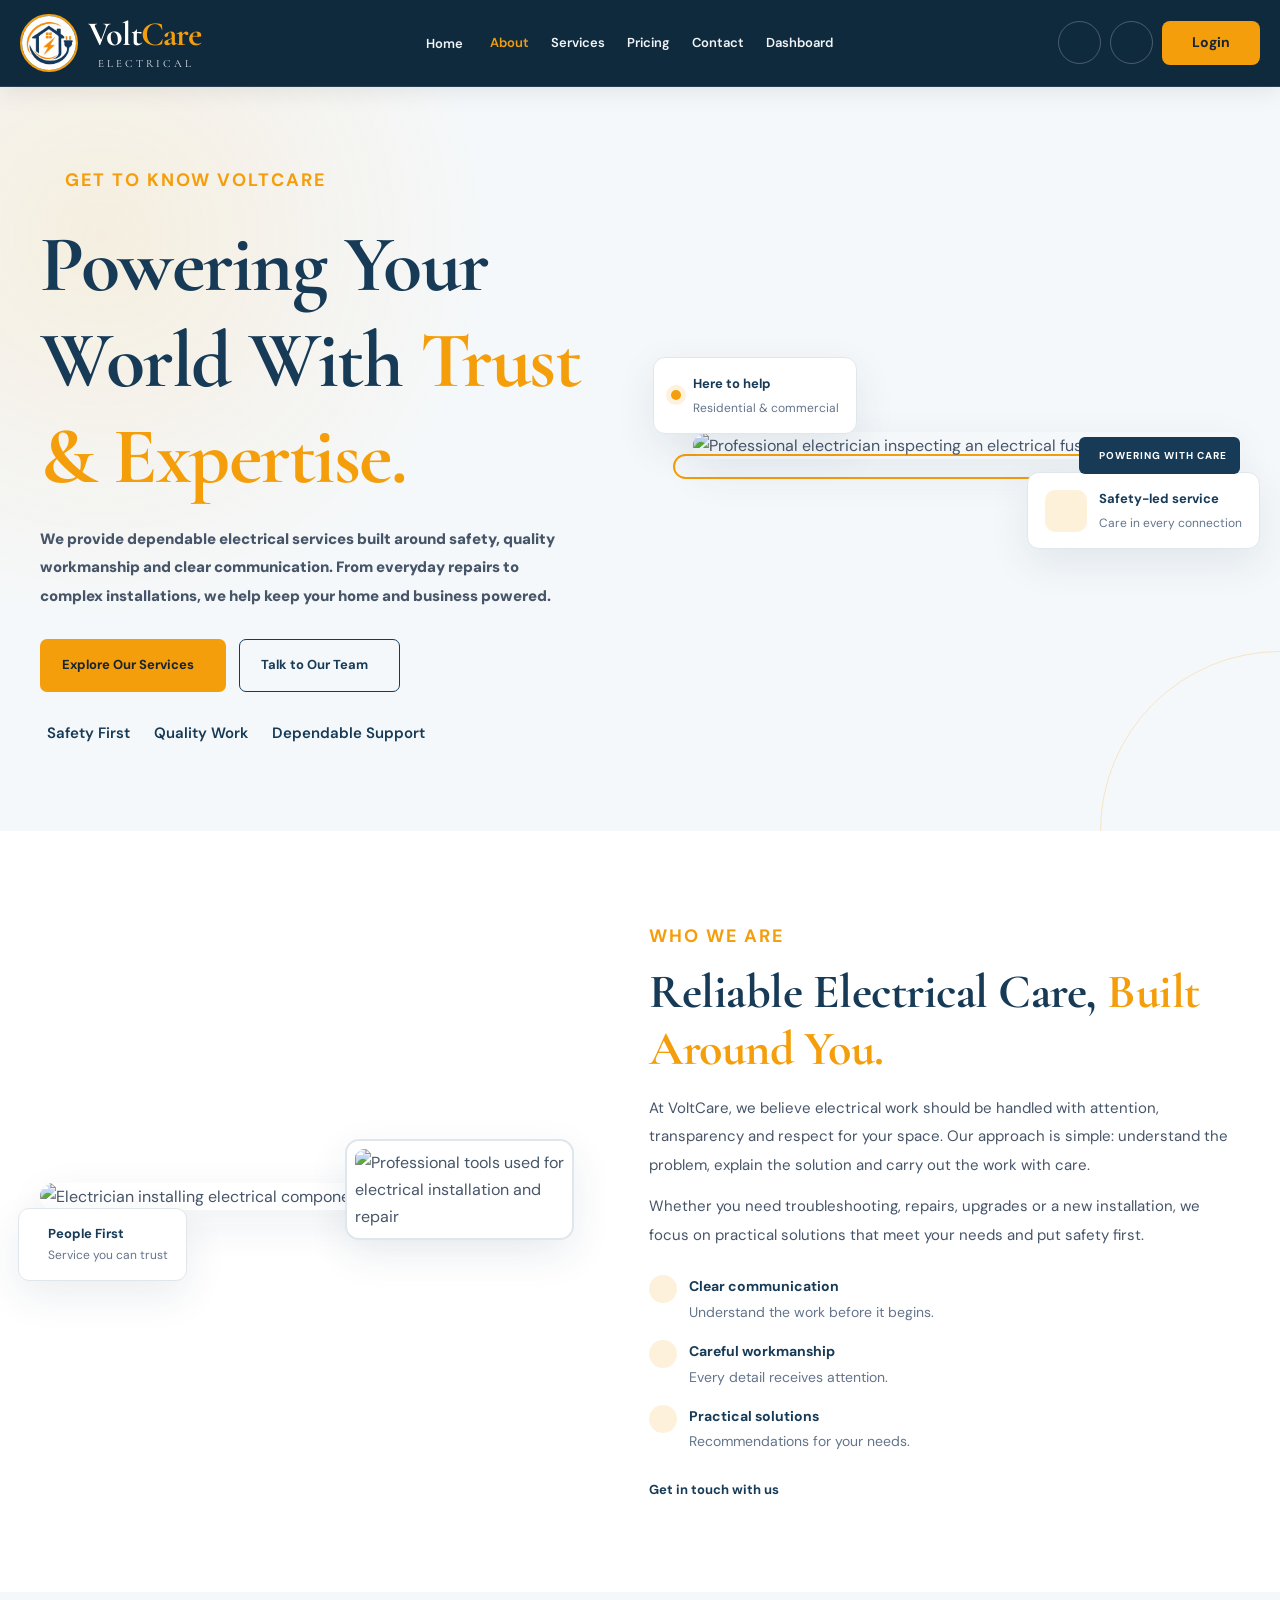
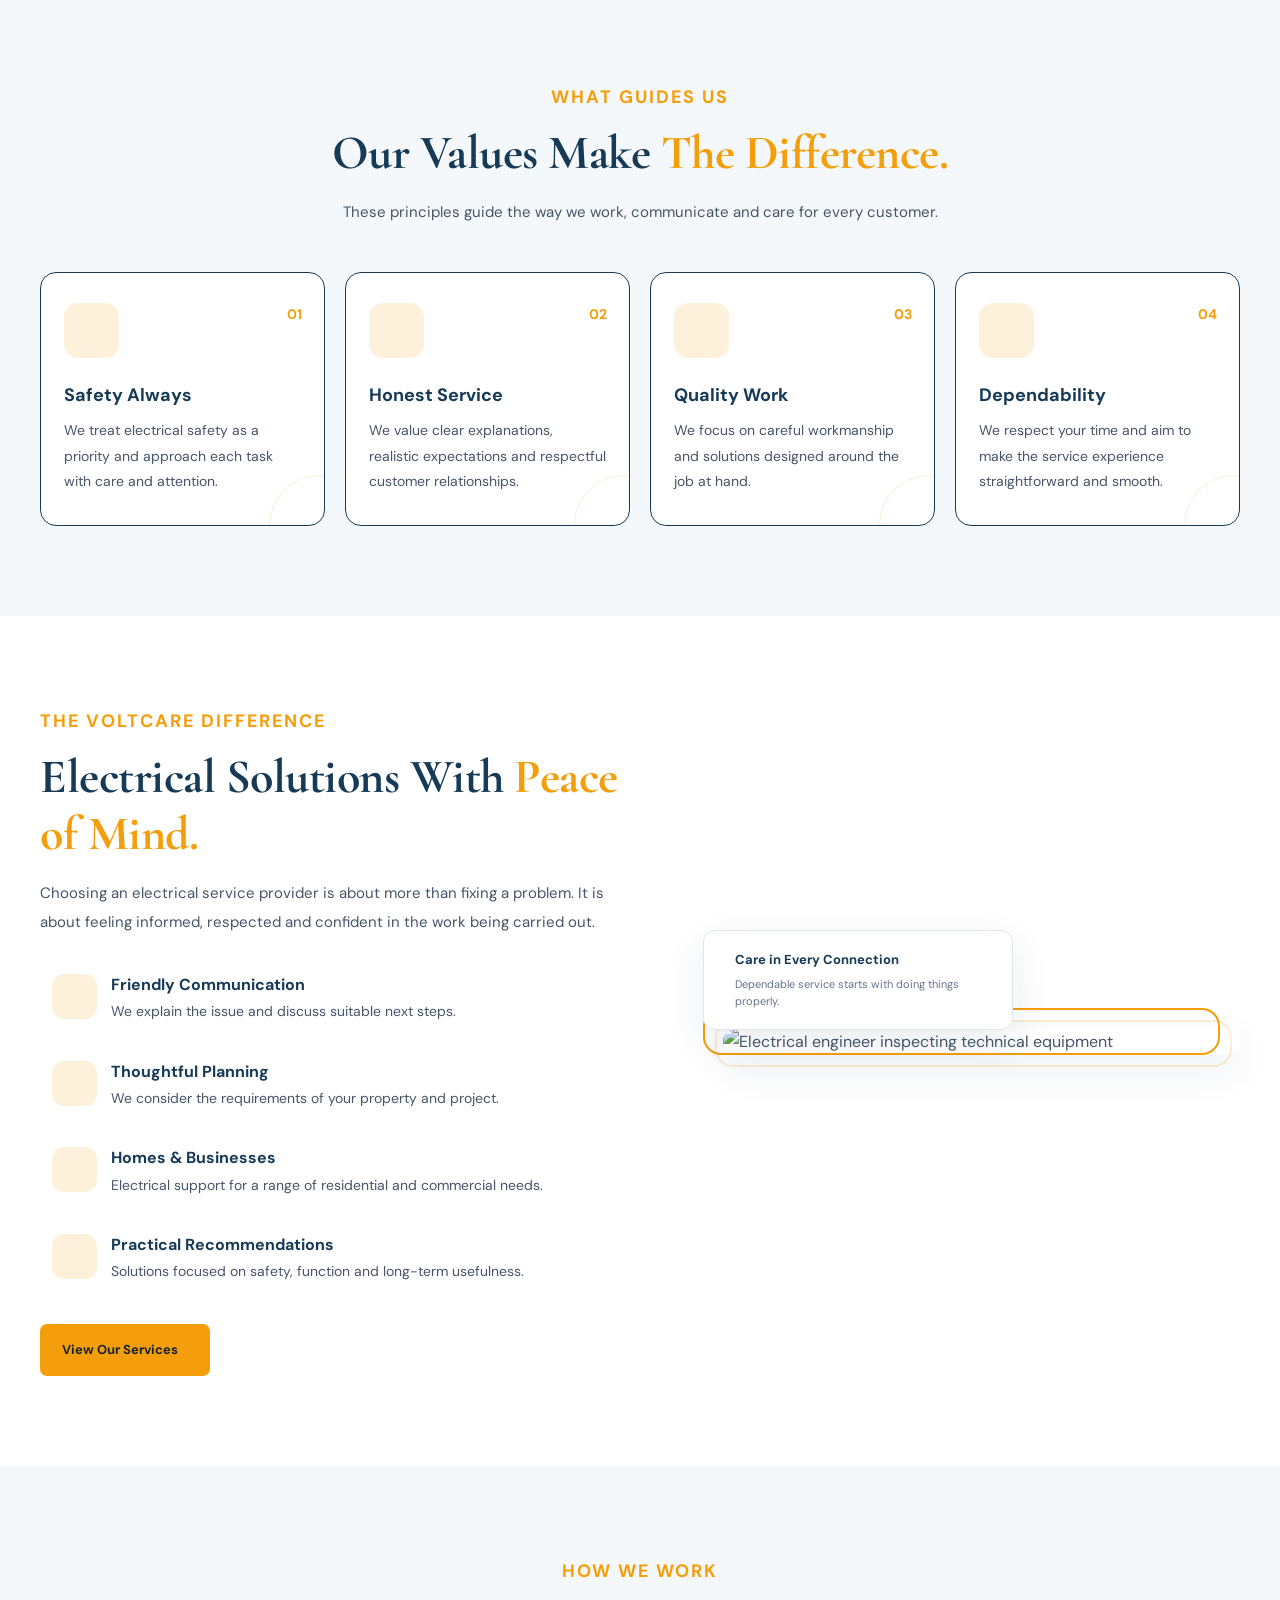
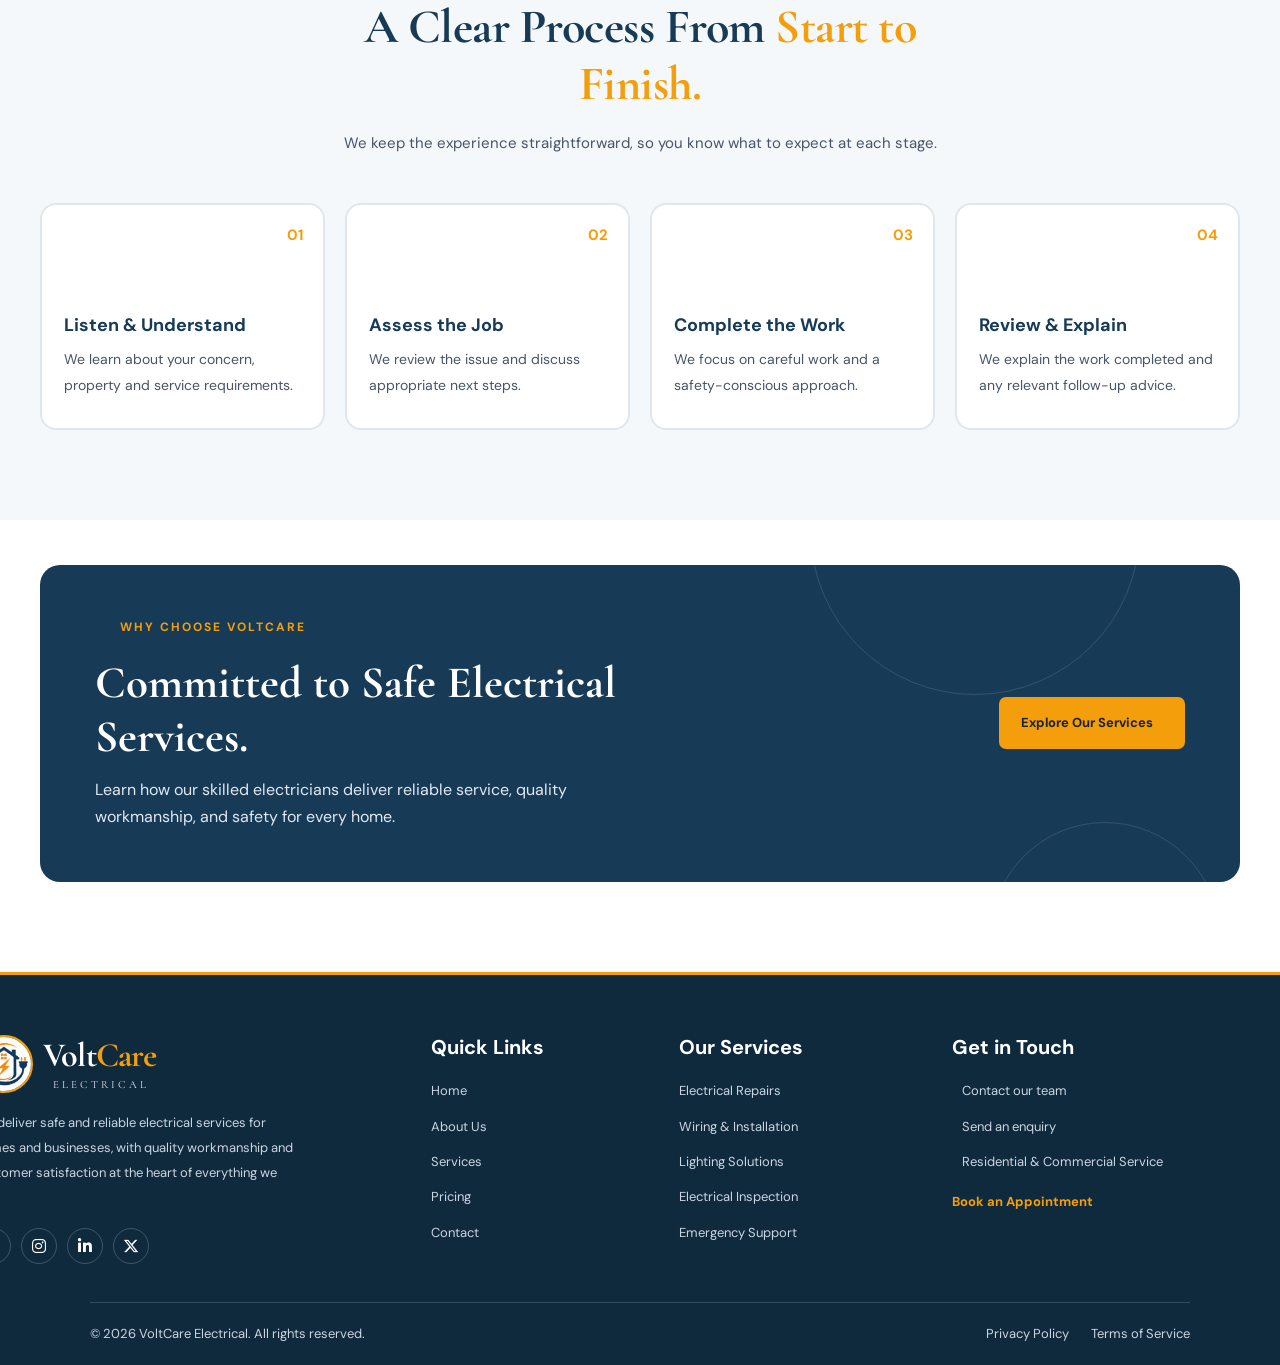
==== about.html @ 3fd8cdac "Add files via upload" ====
<!DOCTYPE html>
<html lang="en" dir="ltr">
<head>
  <meta charset="UTF-8">
  <meta name="viewport" content="width=device-width, initial-scale=1.0">
  <meta name="description" content="Learn about VoltCare Electrical Services, our safety-first approach, skilled electricians and reliable electrical solutions.">
  <title>About  | VoltCare Electrical </title>

  <link rel="preconnect" href="https://fonts.googleapis.com">
  <link
  rel="stylesheet"
  href="https://cdnjs.cloudflare.com/ajax/libs/font-awesome/6.5.2/css/all.min.css"
>
  <link href="https://fonts.googleapis.com/css2?family=Cormorant+Garamond:wght@600;700&family=DM+Sans:wght@400;500;600;700&display=swap" rel="stylesheet">
  <script src="https://unpkg.com/lucide@latest"></script>
  <link rel="icon" type="image/png" href="images/logo img.jpeg">
  <link rel="stylesheet" href="about.css">
</head>
<body>

  <!-- HEADER -->
  <header class="site-header" id="siteHeader">
    <div class="header-inner">
      <a class="brand" href="home.html" aria-label="VoltCare home">
        <img class="brand-logo" src="images/logo img.jpeg" alt="VoltCare logo">
        <span class="brand-copy">
          <strong><span>Volt</span><span class="brand-accent">Care</span></strong>
          <small>Electrical</small>
        </span>
      </a>

      <nav class="main-nav" id="mainNav" aria-label="Main navigation">
      <div class="home-dropdown">
        <button class="nav-link dropdown-trigger" id="homeDropdownBtn" aria-expanded="false">
          Home <i data-lucide="chevron-down"></i>
        </button>
        <div class="dropdown-menu" id="homeDropdown">
          <a href="index.html">Home 1 — Classic</a>
          <a href="home2.html">Home 2 — Premium</a>
        </div>
      </div>
       <a class="nav-link active" href="about.html">About</a>
      <a class="nav-link" href="services.html">Services</a>
      
      <a class="nav-link" href="pricing.html">Pricing</a>
      <a class="nav-link" href="contact.html">Contact</a>
      <a class="nav-link" href="dash.html">Dashboard</a>
      <a href="login.html" class="mobile-login-link">
  
  <span>Login</span>
</a>
    </nav>


      <div class="header-actions">
        <button class="round-control" id="themeToggle" type="button" aria-label="Switch to dark mode" title="Switch theme">
          <i data-lucide="moon"></i>
        </button>
        <button class="round-control" id="rtlToggle" type="button" aria-label="Switch to right-to-left layout" title="Toggle RTL">
          <i data-lucide="arrow-left-right"></i>
        </button>
        <a class="header-cta" href="login.html">
          Login
        </a>
        <button class="mobile-menu-btn" id="mobileMenuBtn" type="button" aria-label="Open menu" aria-expanded="false">
          <i data-lucide="menu"></i>
        </button>
      </div>
    </div>
  </header>

  <main>
    <!-- SECTION 1: HERO -->
    <section class="about-hero">
      <div class="hero-glow"></div>
      <div class="container hero-grid">
        <div class="hero-content reveal">
          <span class="eyebrow"><i data-lucide="zap"></i> GET TO KNOW VOLTCARE</span>
          <h1>Powering Your World With <span>Trust & Expertise.</span></h1>
          <p>
            We provide dependable electrical services built around safety,
            quality workmanship and clear communication. From everyday repairs
            to complex installations, we help keep your home and business powered.
          </p>
          <div class="hero-buttons">
            <a href="services.html" class="btn btn-primary">Explore Our Services <i data-lucide="arrow-up-right"></i></a>
            <a href="contact.html" class="btn btn-outline">Talk to Our Team <i data-lucide="phone"></i></a>
          </div>
          <div class="hero-trust">
            <span><i data-lucide="shield-check"></i> Safety First</span>
            <span><i data-lucide="badge-check"></i> Quality Work</span>
            <span><i data-lucide="clock-3"></i> Dependable Support</span>
          </div>
        </div>

        <div class="hero-visual reveal">
          <div class="hero-frame"></div>
        <img class="hero-image tilt-image"
     src="https://images.pexels.com/photos/17842832/pexels-photo-17842832.jpeg?auto=compress&cs=tinysrgb&w=1000"
     alt="Professional electrician inspecting an electrical fuse box"
     loading="lazy">
          <div class="floating-card floating-card-top">
            <span class="floating-icon"><i data-lucide="shield-check"></i></span>
            <span><strong>Safety-led service</strong><small>Care in every connection</small></span>
          </div>
          <div class="floating-card floating-card-bottom">
            <span class="status-dot"></span>
            <span><strong>Here to help</strong><small>Residential & commercial</small></span>
          </div>
          <span class="hero-stamp"><i data-lucide="zap"></i> POWERING WITH CARE</span>
        </div>
      </div>
    </section>

    <!-- SECTION 2: ABOUT COMPANY -->
    <section class="section about-story" id="our-story">
      <div class="container story-grid">
        <div class="story-visual reveal">
          <div class="story-image-main">
          <img class="tilt-image"
     src="https://images.unsplash.com/photo-1754620906703-496ec2451744?auto=format&fit=crop&w=900&q=85"
     alt="Electrician installing electrical components on a roof"
     loading="lazy">
          </div>
          <div class="story-image-small">
            <img
  src="https://images.unsplash.com/photo-1504148455328-c376907d081c?auto=format&fit=crop&w=600&q=85"
  alt="Professional tools used for electrical installation and repair"
  loading="lazy"
>
          </div>
          <div class="story-badge">
            <i data-lucide="heart-handshake"></i>
            <span><strong>People First</strong><small>Service you can trust</small></span>
          </div>
        </div>

        <div class="story-content reveal">
          <span class="eyebrow"></i> WHO WE ARE</span>
          <h2>Reliable Electrical Care, <span>Built Around You.</span></h2>
          <p>
            At VoltCare, we believe electrical work should be handled with
            attention, transparency and respect for your space. Our approach
            is simple: understand the problem, explain the solution and carry
            out the work with care.
          </p>
          <p>
            Whether you need troubleshooting, repairs, upgrades or a new
            installation, we focus on practical solutions that meet your needs
            and put safety first.
          </p>
          <div class="story-points">
            <div><span><i data-lucide="check"></i></span><p><strong>Clear communication</strong><small>Understand the work before it begins.</small></p></div>
            <div><span><i data-lucide="check"></i></span><p><strong>Careful workmanship</strong><small>Every detail receives attention.</small></p></div>
            <div><span><i data-lucide="check"></i></span><p><strong>Practical solutions</strong><small>Recommendations for your needs.</small></p></div>
          </div>
          <a href="contact.html" class="text-link">Get in touch with us <i data-lucide="arrow-right"></i></a>
        </div>
      </div>
    </section>

    <!-- SECTION 3: VALUES -->
    <section class="section values-section" id="our-values">
      <div class="container">
        <div class="section-heading reveal">
          <span class="eyebrow"></i> WHAT GUIDES US</span>
          <h2>Our Values Make <span>The Difference.</span></h2>
          <p>These principles guide the way we work, communicate and care for every customer.</p>
        </div>

        <div class="values-grid">
          <article class="value-card reveal">
            <div class="value-icon"><i data-lucide="shield-check"></i></div>
            <span class="card-index">01</span>
            <h3>Safety Always</h3>
            <p>We treat electrical safety as a priority and approach each task with care and attention.</p>
          </article>
          <article class="value-card reveal">
            <div class="value-icon"><i data-lucide="handshake"></i></div>
            <span class="card-index">02</span>
            <h3>Honest Service</h3>
            <p>We value clear explanations, realistic expectations and respectful customer relationships.</p>
          </article>
          <article class="value-card reveal">
            <div class="value-icon"><i data-lucide="award"></i></div>
            <span class="card-index">03</span>
            <h3>Quality Work</h3>
            <p>We focus on careful workmanship and solutions designed around the job at hand.</p>
          </article>
          <article class="value-card reveal">
            <div class="value-icon"><i data-lucide="clock-3"></i></div>
            <span class="card-index">04</span>
            <h3>Dependability</h3>
            <p>We respect your time and aim to make the service experience straightforward and smooth.</p>
          </article>
        </div>
      </div>
    </section>

    <!-- SECTION 4: WHY CHOOSE US -->
    <section class="section why-section" id="why-voltcare">
      <div class="container why-grid">
        <div class="why-content reveal">
          <span class="eyebrow"> THE VOLTCARE DIFFERENCE</span>
          <h2>Electrical Solutions With <span>Peace of Mind.</span></h2>
          <p>
            Choosing an electrical service provider is about more than fixing
            a problem. It is about feeling informed, respected and confident
            in the work being carried out.
          </p>
          <div class="why-list">
            <div class="why-item">
              <span><i data-lucide="messages-square"></i></span>
              <div><h3>Friendly Communication</h3><p>We explain the issue and discuss suitable next steps.</p></div>
            </div>
            <div class="why-item">
              <span><i data-lucide="clipboard-check"></i></span>
              <div><h3>Thoughtful Planning</h3><p>We consider the requirements of your property and project.</p></div>
            </div>
            <div class="why-item">
              <span><i data-lucide="house"></i></span>
              <div><h3>Homes & Businesses</h3><p>Electrical support for a range of residential and commercial needs.</p></div>
            </div>
            <div class="why-item">
              <span><i data-lucide="wrench"></i></span>
              <div><h3>Practical Recommendations</h3><p>Solutions focused on safety, function and long-term usefulness.</p></div>
            </div>
          </div>
          <a href="services.html" class="btn btn-primary">View Our Services <i data-lucide="arrow-up-right"></i></a>
        </div>
        <div class="why-visual reveal">
        <img class="why-image tilt-image"
     src="https://images.unsplash.com/photo-1581092334651-ddf26d9a09d0?auto=format&fit=crop&w=900&q=85"
     alt="Electrical engineer inspecting technical equipment"
     loading="lazy">
          <div class="why-image-overlay">
            <i data-lucide="zap"></i>
            <div><strong>Care in Every Connection</strong><small>Dependable service starts with doing things properly.</small></div>
          </div>
          <span class="visual-ring ring-one"></span>
          <span class="visual-ring ring-two"></span>
        </div>
      </div>
    </section>

    <!-- SECTION 5: OUR PROCESS -->
    <section class="section process-section" id="our-process">
      <div class="container">
        <div class="section-heading reveal">
          <span class="eyebrow">HOW WE WORK</span>
          <h2>A Clear Process From <span>Start to Finish.</span></h2>
          <p>We keep the experience straightforward, so you know what to expect at each stage.</p>
        </div>

        <div class="process-grid">
          <article class="process-card reveal">
            <span class="process-number">01</span>
            <div class="process-icon"><i data-lucide="message-circle"></i></div>
            <h3>Listen & Understand</h3>
            <p>We learn about your concern, property and service requirements.</p>
          </article>
          <article class="process-card reveal">
            <span class="process-number">02</span>
            <div class="process-icon"><i data-lucide="search-check"></i></div>
            <h3>Assess the Job</h3>
            <p>We review the issue and discuss appropriate next steps.</p>
          </article>
          <article class="process-card reveal">
            <span class="process-number">03</span>
            <div class="process-icon"><i data-lucide="plug-zap"></i></div>
            <h3>Complete the Work</h3>
            <p>We focus on careful work and a safety-conscious approach.</p>
          </article>
          <article class="process-card reveal">
            <span class="process-number">04</span>
            <div class="process-icon"><i data-lucide="check-circle-2"></i></div>
            <h3>Review & Explain</h3>
            <p>We explain the work completed and any relevant follow-up advice.</p>
          </article>
        </div>
      </div>
    </section>

    <!-- SECTION 6: CTA -->
    <section class="about-cta-section">
      <div class="container">
        <div class="about-cta reveal">
          <div class="cta-decoration cta-decoration-one"></div>
          <div class="cta-decoration cta-decoration-two"></div>
          <div class="cta-copy">
  <span class="eyebrow">
    <i data-lucide="zap"></i> WHY CHOOSE VOLTCARE
  </span>

  <h2>Committed to Safe Electrical Services.</h2>

  <p>
    Learn how our skilled electricians deliver reliable service, quality workmanship, and safety for every home.
  </p>
</div>

<a href="services.html" class="btn btn-light">
  Explore Our Services <i data-lucide="arrow-up-right"></i>
</a>
        </div>
      </div>
    </section>
  </main>

  <!-- FOOTER -->
  <footer class="site-footer">
    <div class="container footer-grid">
      <div class="footer-brand-col">
        <a class="footer-brand brand" href="home.html">
          <img class="brand-logo" src="images/logo img.jpeg" alt="VoltCare logo">
          <span class="brand-copy">
            <strong><span>Volt</span><span class="brand-accent">Care</span></strong>
            <small>Electrical</small>
          </span>
        </a>
       <p>
  We deliver safe and reliable electrical services for homes and businesses, with quality workmanship and customer satisfaction at the heart of everything we do.
</p>
        <div class="social-links">
            <a href="https://www.facebook.com/" aria-label="Facebook"><i class="fa-brands fa-facebook-f"></i></a>
            <a href="https://www.instagram.com/" aria-label="Instagram"><i class="fa-brands fa-instagram"></i></a>
            <a href="https://www.linkedin.com/" aria-label="LinkedIn"><i class="fa-brands fa-linkedin-in"></i></a>
            <a href="https://x.com/" aria-label="X"><i class="fa-brands fa-x-twitter"></i></a>
          </div>
      </div>

      <div class="footer-col">
        <h3>Quick Links</h3>
        <a href="home.html">Home</a>
        <a href="about.html">About Us</a>
        <a href="services.html">Services</a>
        <a href="pricing.html">Pricing</a>
        <a href="contact.html">Contact</a>
      </div>

      <div class="footer-col">
        <h3>Our Services</h3>
        <a href="services.html">Electrical Repairs</a>
        <a href="services.html">Wiring & Installation</a>
        <a href="services.html">Lighting Solutions</a>
        <a href="services.html">Electrical Inspection</a>
        <a href="services.html">Emergency Support</a>
      </div>

      <div class="footer-col footer-contact">
        <h3>Get in Touch</h3>
        <p><i data-lucide="phone"></i> <a href="home2.html#contact">Contact our team</a></p>
          <p><i data-lucide="mail"></i> <a href="home2.html#contact">Send an enquiry</a></p>
          <p><i data-lucide="map-pin"></i> Residential & Commercial Service</p>
          <a class="footer-booking" href="home2.html#contact">Book an Appointment <i data-lucide="arrow-up-right"></i></a>
      </div>
    </div>

     <div class="footer-bottom">
        <p>© <span id="year"></span> VoltCare Electrical. All rights reserved.</p>
        <div><a href="#">Privacy Policy</a><a href="#">Terms of Service</a></div>
      </div>
    </div>
  </footer>

  <script src="about.js"></script>
</body>
</html>
---- about.css ----
:root {
  --primary: #173B57;
  --primary-deep: #102A3D;
  --secondary: #F59E0B;
  --heading: #173B57;
  --text: #475569;
  --muted: #64748B;
  --page: #FFFFFF;
  --surface: #F5F8FA;
  --card: #FFFFFF;
  --border: #DFE7ED;
  --header-bg: #173B57;
  --footer-bg: #102A3D;
  --footer-text: #E2E8F0;
  --shadow: 0 14px 40px rgba(23, 59, 87, .09);
  --radius: 16px;
  --transition: .35s ease;
}

body.dark-mode {
  --heading: #F1F5F9;
  --text: #CBD5E1;
  --muted: #AAB8C8;
  --page: #101923;
  --surface: #172431;
  --card: #1C2B39;
  --border: #344657;
  --header-bg: #102A3D;
  --footer-bg: #091722;
  --footer-text: #E2E8F0;
  --shadow: 0 14px 40px rgba(0, 0, 0, .22);
}

* {
  margin: 0;
  padding: 0;
  box-sizing: border-box;
}

html {
  scroll-behavior: smooth;
  scroll-padding-top: 100px;
}

body {
  font-family: "DM Sans", sans-serif;
  background: var(--page);
  color: var(--text);
  line-height: 1.7;
  overflow-x: hidden;
  transition: background .3s ease, color .3s ease;
}

body, button, a {
  -webkit-tap-highlight-color: transparent;
}

img {
  display: block;
  max-width: 100%;
}

a {
  text-decoration: none;
  color: inherit;
}

button {
  font: inherit;
}

.container {
  width: min(1160px, calc(100% - 48px));
  margin-inline: auto;
}

section {
  scroll-margin-top: 95px;
}

.section {
  padding: 90px 0;
}

h1, h2, h3 {
  color: var(--heading);
  line-height: 1.2;
}

h1, h2 {
  font-family: "Cormorant Garamond", serif;
  font-weight: 700;
}

p {
  color: var(--text);
}

.eyebrow {
  display: inline-flex;
  align-items: center;
  gap: 8px;
  color: var(--secondary);
  font-size: 12px;
  font-weight: 700;
  letter-spacing: 2px;
  text-transform: uppercase;
}

.eyebrow svg {
  width: 16px;
  height: 16px;
  flex-shrink: 0;
}

/* HEADER */
.site-header {
  position: sticky;
  top: 0;
  z-index: 1000;
  background: var(--footer-bg);
  border-bottom: 1px solid rgba(255, 255, 255, .1);
  box-shadow: 0 5px 22px rgba(0, 0, 0, .08);
}

.header-inner {
  width: min(1320px, calc(100% - 40px));
  min-height: 86px;
  margin: auto;
  display: flex;
  align-items: center;
  justify-content: space-between;
  gap: 22px;
}

/*.brand {
  display: inline-flex;
  align-items: center;
  flex-shrink: 0;
  gap: 10px;
}

.brand-logo {
  width: 58px;
  height: 58px;
  object-fit: cover;
  border-radius: 50%;
  border: 2px solid var(--secondary);
}

.brand-copy {
  display: flex;
  flex-direction: column;
  line-height: 1;
}

.brand-copy strong {
  display: flex;
  font-size: 29px;
  font-weight: 700;
  letter-spacing: -.8px;
  color: #FFFFFF;
}

.brand-accent {
  color: var(--secondary) !important;
}

.brand-copy small {
  color: #E2E8F0;
  font-size: 11px;
  letter-spacing: 3px;
  text-transform: uppercase;
  margin-top: 6px;
}*/
.brand {
  display: inline-flex;
  align-items: center;
  flex-shrink: 0;
  gap: 10px;
  color: #fff;
  font-family: "Cormorant Garamond", serif;
}

.brand-logo {
  width: 58px;
  height: 58px;
  flex-shrink: 0;
  object-fit: cover;
  border-radius: 50%;
  border: 2px solid var(--secondary);
  background: #fff;
  
}

.brand-copy {
  display: flex;
  flex-direction: column;
  line-height: 1.15;
}

.brand-copy strong {
  display: flex;
  color: #FFFFFF;
  font-size: 34px;
  font-weight: 700;
  letter-spacing: -.8px;
}
.brand-copy strong > span:first-child {
  color: #FFFFFF;
}

.brand-accent {
  color: var(--secondary) !important;
}

.brand-copy small {
  margin-top: 4px;
  color: #E2E8F0;
  font-size: 11px;
  letter-spacing: 3px;
  text-transform: uppercase;
  transform: translateX(10px);
}

.main-nav {
  display: flex;
  align-items: center;
  gap: 22px;
}

.nav-link {
  display: inline-flex;
  align-items: center;
  gap: 5px;
  border: 0;
  background: transparent;
  color: #F1F5F9;
  font-size: 13px;
  font-weight: 600;
  cursor: pointer;
  white-space: nowrap;
  transition: color var(--transition);
}

.nav-link svg {
  width: 15px;
  height: 15px;
}

.nav-link:hover,
.nav-link.active {
  color: var(--secondary);
}

.home-dropdown {
  position: relative;
}

.dropdown-menu {
  position: absolute;
  top: calc(100% + 22px);
  left: 0;
  min-width: 200px;
  display: none;
  flex-direction: column;
  padding: 9px;
  background: var(--card);
  border: 1px solid var(--border);
  border-radius: 12px;
  box-shadow: var(--shadow);
}

.dropdown-menu.show {
  display: flex;
  animation: dropdownIn .2s ease;
}

.dropdown-menu a {
  padding: 11px 12px;
  border-radius: 8px;
  color: var(--heading);
  font-size: 13px;
}

.dropdown-menu a:hover {
  background: var(--surface);
  color: var(--secondary);
}

@keyframes dropdownIn {
  from { opacity: 0; transform: translateY(7px); }
  to { opacity: 1; transform: translateY(0); }
}

.header-actions {
  display: flex;
  align-items: center;
  gap: 9px;
}

.round-control {
  width: 43px;
  height: 43px;
  flex-shrink: 0;
  display: grid;
  place-items: center;
  border-radius: 50%;
  border: 1px solid rgba(255, 255, 255, .24);
  background: transparent;
  color: #FFFFFF;
  cursor: pointer;
  transition: background var(--transition), transform var(--transition);
}

.round-control:hover {
  background: rgba(255, 255, 255, .12);
  transform: translateY(-2px);
}

.round-control svg {
  width: 18px;
  height: 18px;
}

.header-cta {
  display: inline-flex;
  align-items: center;
  justify-content: center;
  gap: 8px;
   padding: 10px 30px;
  border-radius: 8px;
  background: var(--secondary);
  color: #172331;
  font-size: 14px;
  font-weight: 700;
  white-space: nowrap;
  transition: transform var(--transition), background var(--transition);
}

.header-cta:hover {
  background: #FFB52E;
  transform: translateY(-2px);
}

.header-cta svg {
  width: 16px;
  height: 16px;
}

.mobile-menu-btn {
  display: none;
  width: 42px;
  height: 42px;
  border: 1px solid rgba(255, 255, 255, .3);
  background: transparent;
  color: #FFFFFF;
  border-radius: 8px;
  cursor: pointer;
}

.mobile-menu-btn svg {
  width: 22px;
  height: 22px;
}

/* BUTTONS */
.btn {
  display: inline-flex;
  justify-content: center;
  align-items: center;
  gap: 10px;
  padding: 14px 21px;
  border: 1px solid transparent;
  border-radius: 7px;
  font-size: 13px;
  font-weight: 700;
  transition: transform var(--transition), background var(--transition), color var(--transition);
}

.btn:hover {
  transform: translateY(-3px);
}

.btn svg {
  width: 17px;
  height: 17px;
}

.btn-primary {
  background: var(--secondary);
  color: #172331;
}

.btn-primary:hover {
  background: #FFB52E;
}

.btn-outline {
  border-color: var(--primary);
  color: var(--heading);
  background: transparent;
}

.btn-outline:hover {
  border-color: var(--secondary);
  color: var(--secondary);
}

.text-link {
  display: inline-flex;
  align-items: center;
  gap: 8px;
  margin-top: 25px;
  color: var(--heading);
  font-size: 13px;
  font-weight: 700;
  transition: color var(--transition), gap var(--transition);
}

.text-link:hover {
  color: var(--secondary);
  gap: 13px;
}

.text-link svg {
  width: 16px;
  height: 16px;
}

/* SECTION 1: HERO */
/* Increase hero eyebrow text size */
.hero-content .eyebrow {
  font-size: 18px;
}
.about-hero {
  position: relative;
  overflow: hidden;
  padding: 78px 0 85px;
  background:
    radial-gradient(circle at 8% 20%, rgba(245, 158, 11, .11), transparent 29%),
    var(--surface);
}

.hero-glow {
  position: absolute;
  width: 360px;
  height: 360px;
  right: -180px;
  bottom: -180px;
  border: 1px solid rgba(245, 158, 11, .22);
  border-radius: 50%;
  pointer-events: none;
}

.hero-grid {
  position: relative;
  display: grid;
  grid-template-columns: 1fr 1fr;
  align-items: center;
  gap: 65px;
}

.hero-content h1 {
  max-width: 600px;
  margin: 20px 0;
  font-size: clamp(54px, 7vw, 80px);
  letter-spacing: -1.5px;
}

.hero-content h1 span,
.section-heading h2 span,
.story-content h2 span,
.why-content h2 span {
  color: var(--secondary);
}

.hero-content > p {
  max-width: 520px;
  font-size: 15px;
  line-height: 1.9;
  font-weight: 900;
}

.hero-buttons {
  display: flex;
  flex-wrap: wrap;
  gap: 13px;
  margin-top: 29px;
}

.hero-trust {
  display: flex;
  flex-wrap: wrap;
  gap: 17px;
  margin-top: 29px;
}

.hero-trust span {
  display: inline-flex;
  align-items: center;
  gap: 7px;
  font-size: 15px;
  font-weight: 600;
  color: var(--heading);
}

.hero-trust svg {
  width: 17px;
  height: 17px;
  color: var(--secondary);
}

.hero-visual {
  position: relative;
  min-width: 0;
  padding: 0 0 20px 20px;
}

.hero-frame {
  position: absolute;
  inset: 22px 20px 0 0;
  border: 2px solid var(--secondary);
  border-radius: 18px;
}

.hero-image {
  position: relative;
  z-index: 1;
  width: 100%;
  height: 455px;
  object-fit: cover;
  border-radius: 18px;
  box-shadow: var(--shadow);
  transition: transform .6s ease, filter .6s ease;
}

.hero-visual:hover .hero-image {
  transform: scale(1.025);
  filter: saturate(1.08);
}

.floating-card {
  position: absolute;
  z-index: 2;
  display: flex;
  align-items: center;
  gap: 12px;
  padding: 15px 17px;
  background: var(--card);
  border: 1px solid var(--border);
  border-radius: 12px;
  box-shadow: var(--shadow);
  transition: transform var(--transition);
}

.floating-card-top {
  top: 40px;
  right: -20px;
}

.floating-card-bottom {
  bottom: 45px;
  left: -20px;
}

.hero-visual:hover .floating-card-top {
  transform: translateY(-5px);
}

.hero-visual:hover .floating-card-bottom {
  transform: translateY(5px);
}

.floating-icon {
  display: grid;
  place-items: center;
  width: 42px;
  height: 42px;
  flex-shrink: 0;
  border-radius: 10px;
  background: rgba(245, 158, 11, .15);
  color: var(--secondary);
}

.floating-icon svg {
  width: 22px;
  height: 22px;
}

.floating-card strong,
.floating-card small {
  display: block;
}

.floating-card strong {
  color: var(--heading);
  font-size: 13px;
}

.floating-card small {
  color: var(--muted);
  font-size: 12px;
  margin-top: 3px;
}

.status-dot {
  width: 10px;
  height: 10px;
  border-radius: 50%;
  background: var(--secondary);
  box-shadow: 0 0 0 5px rgba(245, 158, 11, .14);
}

.hero-stamp {
  position: absolute;
  z-index: 2;
  right: 0;
  bottom: 5px;
  display: flex;
  align-items: center;
  gap: 7px;
  padding: 10px 13px;
  background: var(--primary);
  color: #FFFFFF;
  font-size: 10px;
  font-weight: 700;
  letter-spacing: 1px;
  border-radius: 6px;
}

.hero-stamp svg {
  width: 15px;
  height: 15px;
  color: var(--secondary);
}

/* SECTION HEADINGS */
.section-heading {
  max-width: 680px;
  margin: 0 auto 46px;
  text-align: center;
}

.section-heading h2,
.story-content h2,
.why-content h2 {
  margin: 12px 0 15px;
  font-size: clamp(34px, 4vw, 48px);
  letter-spacing: -.5px;
}

.section-heading p {
  font-size: 15px;
  line-height: 1.9;
}

/* SECTION 2: OUR STORY */
/* Increase WHO WE ARE text size */
.story-content .eyebrow {
  font-size: 18px;
}
.about-story {
  background: var(--page);
}

.story-grid {
  display: grid;
  grid-template-columns: .95fr 1.05fr;
  align-items: center;
  gap: 75px;
}

.story-visual {
  position: relative;
  min-width: 0;
  padding: 0 30px 30px 0;
}

.story-image-main {
  overflow: hidden;
  border-radius: 18px;
  box-shadow: var(--shadow);
}

.story-image-main img {
  width: 100%;
  height: 475px;
  object-fit: cover;
  transition: transform .65s ease, filter .5s ease;
}

.story-visual:hover .story-image-main img {
  transform: scale(1.045);
  filter: saturate(1.08);
}

.story-image-small {
  position: absolute;
  right: 0;
  bottom: 0;
  width: 43%;
  padding: 8px;
  background: var(--card);
  border: 2px solid var(--border);
  border-radius: 14px;
  box-shadow: var(--shadow);
  overflow: hidden;
}

.story-image-small img {
  width: 100%;
  height: 160px;
  object-fit: cover;
  border-radius: 9px;
  transition: transform .5s ease;
}

.story-image-small:hover img {
  transform: scale(1.07);
}

.story-badge {
  position: absolute;
  top: 25px;
  left: -22px;
  display: flex;
  align-items: center;
  gap: 11px;
  padding: 14px 18px;
  border-radius: 11px;
  background: var(--card);
  border: 1px solid var(--border);
  box-shadow: var(--shadow);
  transition: transform var(--transition);
}

.story-visual:hover .story-badge {
  transform: translateY(-5px);
}

.story-badge > svg {
  width: 31px;
  height: 31px;
  color: var(--secondary);
}

.story-badge strong,
.story-badge small {
  display: block;
}

.story-badge strong {
  color: var(--heading);
  font-size: 13px;
}

.story-badge small {
  color: var(--muted);
  font-size: 12px;
}

.story-content > p,
.why-content > p {
  font-size: 15px;
  line-height: 1.9;
  margin-bottom: 13px;
}

.story-points {
  display: grid;
  gap: 15px;
  margin-top: 26px;
}

.story-points > div {
  display: flex;
  align-items: flex-start;
  gap: 12px;
}

.story-points > div > span {
  width: 28px;
  height: 28px;
  display: grid;
  place-items: center;
  flex-shrink: 0;
  background: rgba(245, 158, 11, .15);
  color: var(--secondary);
  border-radius: 50%;
}

.story-points svg {
  width: 16px;
  height: 16px;
}

.story-points strong,
.story-points small {
  display: block;
}

.story-points strong {
  color: var(--heading);
  font-size: 14px;
}

.story-points small {
  margin-top: 2px;
  color: var(--muted);
  font-size: 14px;
}

/* SECTION 3: VALUES */
.values-section {
  background: var(--surface);
}

.values-grid {
  display: grid;
  grid-template-columns: repeat(4, minmax(0, 1fr));
  gap: 20px;
}

.value-card {
  position: relative;
  min-width: 0;
  padding: 30px 23px;
  border: 1px solid var(--primary);
  border-radius: var(--radius);
  background: var(--card);
  overflow: hidden;
  transition: transform .4s ease, box-shadow .4s ease, border-color .4s ease;
}

.value-card::after {
  content: "";
  position: absolute;
  width: 100px;
  height: 100px;
  right: -45px;
  bottom: -50px;
  border: 1px solid rgba(245, 158, 11, .18);
  border-radius: 50%;
  transition: transform .5s ease;
}

.value-card:hover {
  transform: translateY(-9px);
  box-shadow: var(--shadow);
  border-color: var(--secondary);
}

.value-card:hover::after {
  transform: scale(1.8);
}

.value-icon {
  width: 55px;
  height: 55px;
  display: grid;
  place-items: center;
  margin-bottom: 27px;
  border-radius: 14px;
  background: rgba(245, 158, 11, .14);
  color: var(--secondary);
  transition: transform .35s ease, background .35s ease, color .35s ease;
}

.value-card:hover .value-icon {
  background: var(--secondary);
  color: #172331;
  transform: rotate(-7deg) scale(1.05);
}

.value-icon svg {
  width: 26px;
  height: 26px;
}

.card-index {
  position: absolute;
  top: 30px;
  right: 22px;
  color: var(--secondary);
  font-size: 14px;
  font-weight: 700;
}

.value-card h3 {
  margin-bottom: 11px;
  font-size: 18px;
}

.value-card p {
  font-size: 14px;
  line-height: 1.85;
}
/* Increase WHAT GUIDES US text size */
.section-heading .eyebrow {
  font-size: 18px;
}

/* SECTION 4: WHY CHOOSE US */
.why-section {
  background: var(--page);
}

.why-grid {
  display: grid;
  grid-template-columns: 1.05fr .95fr;
  align-items: center;
  gap: 70px;
}

.why-list {
  display: grid;
  gap: 13px;
  margin: 26px 0 28px;
}

.why-item {
  display: flex;
  align-items: flex-start;
  gap: 14px;
  padding: 12px;
  border-radius: 12px;
  transition: transform var(--transition), background var(--transition);
}

.why-item:hover {
  background: var(--surface);
  transform: translateX(5px);
}

.why-item > span {
  width: 45px;
  height: 45px;
  flex-shrink: 0;
  display: grid;
  place-items: center;
  border-radius: 12px;
  background: rgba(245, 158, 11, .14);
  color: var(--secondary);
}

.why-item > span svg {
  width: 22px;
  height: 22px;
}

.why-item h3 {
  margin: 1px 0 5px;
  font-size: 16px;
}

.why-item p {
  font-size: 14px;
  line-height: 1.75;
}

.why-visual {
  position: relative;
  padding: 20px 0 20px 20px;
}

.why-image {
  position: relative;
  z-index: 1;
  width: 100%;
  height: 535px;
  object-fit: cover;
  border-radius: 18px;
  box-shadow: var(--shadow);
  transition: transform .6s ease, filter .6s ease;
}

.why-visual:hover .why-image {
  transform: scale(1.025);
  filter: saturate(1.08);
}

.why-image-overlay {
  position: absolute;
  z-index: 2;
  left: 0;
  bottom: 45px;
  max-width: 310px;
  display: flex;
  align-items: center;
  gap: 13px;
  padding: 18px;
  border: 1px solid var(--border);
  border-radius: 12px;
  background: var(--card);
  box-shadow: var(--shadow);
  transition: transform var(--transition);
}

.why-visual:hover .why-image-overlay {
  transform: translateY(-6px);
}

.why-image-overlay > svg {
  width: 34px;
  height: 34px;
  flex-shrink: 0;
  color: var(--secondary);
}

.why-image-overlay strong,
.why-image-overlay small {
  display: block;
}

.why-image-overlay strong {
  color: var(--heading);
  font-size: 13px;
}

.why-image-overlay small {
  color: var(--muted);
  font-size: 11px;
  line-height: 1.6;
  margin-top: 4px;
}

.visual-ring {
  position: absolute;
  border: 2px solid var(--secondary);
  border-radius: 18px;
  pointer-events: none;
}

.ring-one {
  inset: 0 20px 20px 0;
}

.ring-two {
  inset: 12px 8px 8px 12px;
  border-color: rgba(245, 158, 11, .18);
}
/* Increase THE VOLTCARE DIFFERENCE text size */
.why-content .eyebrow {
  font-size: 18px;
}

/* SECTION 5: PROCESS */
.process-section {
  background: var(--surface);
}

.process-grid {
  display: grid;
  grid-template-columns: repeat(4, minmax(0, 1fr));
  gap: 20px;
}

.process-card {
  position: relative;
  padding: 29px 22px;
  border: 2px solid var(--border);
  border-radius: var(--radius);
  background: var(--card);
  transition: transform .4s ease, box-shadow .4s ease, border-color .4s ease;
}

.process-card:hover {
  transform: translateY(-8px);
  box-shadow: var(--shadow);
  border-color: var(--secondary);
}

.process-number {
  position: absolute;
  top: 18px;
  right: 20px;
  color: var(--secondary);
  font-size: 15px;
  font-weight: 700;
}

.process-icon {
  width: 57px;
  height: 57px;
  display: grid;
  place-items: center;
  margin-bottom: 24px;
  border-radius: 14px;
  background: var(--page);
  color: var(--secondary);
  transition: transform .35s ease, background .35s ease, color .35s ease;
}

.process-card:hover .process-icon {
  background: var(--secondary);
  color: #172331;
  transform: rotate(-6deg);
}

.process-icon svg {
  width: 26px;
  height: 26px;
}

.process-card h3 {
  margin-bottom: 10px;
  font-size: 18px;
}

.process-card p {
  font-size: 14px;
  line-height: 1.85;
}

/* SECTION 6: CTA */
.about-cta-section {
  padding: 45px 0 90px;
  background: var(--page);
}

.about-cta {
  position: relative;
  display: flex;
  align-items: center;
  justify-content: space-between;
  gap: 35px;
  overflow: hidden;
  padding: 52px 55px;
  border-radius: 20px;
  background: var(--primary);
  isolation: isolate;
}

.cta-copy {
  position: relative;
  z-index: 2;
  max-width: 650px;
}

.about-cta .eyebrow {
  color: var(--secondary);
}

.about-cta h2 {
  margin: 12px 0;
  color: #FFFFFF;
  font-size: clamp(32px, 4vw, 45px);
}

.about-cta p {
  max-width: 570px;
  color: #E2E8F0;
  font-size: 16px;
}

.btn-light {
  position: relative;
  z-index: 2;
  flex-shrink: 0;
  background: var(--secondary);
  color: #172331;
}

.btn-light:hover {
  background: #FFB52E;
}

.cta-decoration {
  position: absolute;
  z-index: -1;
  border: 1px solid rgba(255, 255, 255, .12);
  border-radius: 50%;
  pointer-events: none;
}

.cta-decoration-one {
  width: 330px;
  height: 330px;
  right: 100px;
  top: -200px;
}

.cta-decoration-two {
  width: 230px;
  height: 230px;
  right: 20px;
  bottom: -170px;
}

/* FOOTER */
.site-footer {
  background: var(--footer-bg);
  color: var(--footer-text);
  border-top: 3px solid var(--secondary);
  padding-top: 60px;
}

.footer-grid {
  display: grid;
  grid-template-columns: 1.35fr .8fr .9fr 1.1fr;
  gap: 38px;
  padding-bottom: 38px;
}

.footer-brand-col {
  min-width: 0;
}

.footer-brand {
  display: flex;
  align-items: center;
  gap: 10px;
  margin-bottom: 18px;
}

.footer-brand .brand-copy strong {
  font-size: 34px;
}

.footer-brand-col > p {
  max-width: 320px;
  margin-bottom: 18px;
  color: #CBD5E1;
  font-size: 13px;
  line-height: 1.9;
}

.social-links {
  display: flex;
  align-items: center;
  gap: 10px;
  margin-top: 18px;
}

.social-links a {
  display: grid;
  place-items: center;
  width: 36px;
  height: 36px;
  border: 1px solid rgba(255, 255, 255, .2);
  border-radius: 50%;
  color: #FFFFFF;
  transition: background var(--transition), color var(--transition), transform var(--transition);
}

.social-links a:hover {
  background: var(--secondary);
  color: #172331;
  transform: translateY(-4px);
}

.social-links svg {
  width: 17px;
  height: 17px;
}

.footer-col {
  display: flex;
  align-items: flex-start;
  flex-direction: column;
  gap: 12px;
  min-width: 0;
}

.footer-col h3 {
  margin-bottom: 8px;
  color: #FFFFFF;
  font-size: 20px;
}

.footer-col > a:not(.brand),
.footer-col p {
  color: #CBD5E1;
  font-size: 13px;
  line-height: 1.8;
  transition: color var(--transition);
}

.footer-col > a:not(.brand):hover {
  color: var(--secondary);
}

.footer-contact p {
  display: flex;
  align-items: flex-start;
  gap: 10px;
  overflow-wrap: anywhere;
}

.footer-contact p svg {
  width: 17px;
  height: 17px;
  flex-shrink: 0;
  margin-top: 4px;
  color: var(--secondary);
}

.footer-booking {
  display: inline-flex;
  align-items: center;
  gap: 8px;
  margin-top: 5px;
  color: var(--secondary) !important;
  font-weight: 700;
}

.footer-booking svg {
  width: 16px;
  height: 16px;
}

/*.footer-bottom {
  display: flex;
  justify-content: space-between;
  align-items: center;
  flex-wrap: wrap;
  gap: 15px;
  padding: 20px 0;
  border-top: 1px solid rgba(255, 255, 255, .15);
}

.footer-bottom p,
.footer-bottom a {
  color: #CBD5E1;
  font-size: 11px;
}

.footer-bottom > div {
  display: flex;
  flex-wrap: wrap;
  gap: 22px;
}

.footer-bottom a:hover {
  color: var(--secondary);
}*/
.footer-bottom {
  display: flex;
  justify-content: space-between;
  align-items: center;
  flex-wrap: wrap;
  gap: 15px;

  max-width: 1100px;
  width: 100%;
  margin: 0 auto;
  padding: 20px 0;

  border-top: 1px solid rgba(255, 255, 255, .15);
  box-sizing: border-box;
}

.footer-bottom p,
.footer-bottom a {
  color: #CBD5E1;
  font-size: 13px;
}

.footer-bottom > div {
  display: flex;
  flex-wrap: wrap;
  gap: 22px;
}

.footer-bottom a:hover {
  color: var(--secondary);
}

@media (max-width: 600px) {
  .footer-bottom {
    flex-direction: column;
    align-items: flex-start;
  }
}



/* Move footer brand content slightly to the left */
.footer-brand-col {
  position: relative;
  left: -65px;
}

/* Reset position on mobile */
@media (max-width: 768px) {
  .footer-brand-col {
    left: 0;
  }
}


/* SCROLL REVEAL */
.reveal {
  opacity: 0;
  transform: translateY(24px);
  transition: opacity .7s ease, transform .7s ease;
}

.reveal.is-visible {
  opacity: 1;
  transform: translateY(0);
}

/* RTL */
html[dir="rtl"] .dropdown-menu {
  left: auto;
  right: 0;
}

html[dir="rtl"] .hero-visual {
  padding: 0 20px 20px 0;
}

html[dir="rtl"] .hero-frame {
  inset: 22px 0 0 20px;
}

html[dir="rtl"] .floating-card-top {
  right: auto;
  left: -20px;
}

html[dir="rtl"] .floating-card-bottom {
  left: auto;
  right: -20px;
}

html[dir="rtl"] .hero-stamp {
  right: auto;
  left: 0;
}

html[dir="rtl"] .story-visual {
  padding: 0 0 30px 30px;
}

html[dir="rtl"] .story-image-small {
  right: auto;
  left: 0;
}

html[dir="rtl"] .story-badge {
  left: auto;
  right: -22px;
}

html[dir="rtl"] .card-index,
html[dir="rtl"] .process-number {
  right: auto;
  left: 22px;
}

html[dir="rtl"] .why-item:hover {
  transform: translateX(-5px);
}

html[dir="rtl"] .why-visual {
  padding: 20px 20px 20px 0;
}

html[dir="rtl"] .ring-one {
  inset: 0 0 20px 20px;
}

html[dir="rtl"] .ring-two {
  inset: 12px 12px 8px 8px;
}

html[dir="rtl"] .why-image-overlay {
  left: auto;
  right: 0;
}

html[dir="rtl"] .cta-decoration-one {
  right: auto;
  left: 100px;
}

html[dir="rtl"] .cta-decoration-two {
  right: auto;
  left: 20px;
}

/* TABLET */
@media (max-width: 1100px) {
  .header-inner {
    gap: 14px;
  }

  .main-nav {
    gap: 13px;
  }

  .brand-logo {
    width: 50px;
    height: 50px;
  }

  .brand-copy strong {
    font-size: 25px;
  }

  .header-cta {
    padding: 12px;
  }

  .hero-grid {
    gap: 38px;
  }

  .story-grid,
  .why-grid {
    gap: 40px;
  }

  .values-grid,
  .process-grid {
    grid-template-columns: repeat(2, minmax(0, 1fr));
  }

  .footer-grid {
    grid-template-columns: repeat(2, minmax(0, 1fr));
    gap: 35px;
  }
}

/* MOBILE NAV + CONTENT */
@media (max-width: 820px) {
  .header-inner {
    min-height: 76px;
    width: calc(100% - 30px);
    gap: 10px;
  }

  .brand-logo {
    width: 45px;
    height: 45px;
  }

  .brand-copy strong {
    font-size: 23px;
  }

  .brand-copy small {
    font-size: 9px;
  }

  .header-actions {
    margin-left: auto;
  }

  .round-control {
    width: 36px;
    height: 36px;
  }

  .header-cta {
    display: none;
  }

  .mobile-menu-btn {
    display: grid;
    place-items: center;
    flex-shrink: 0;
  }

  .main-nav {
    position: absolute;
    top: 100%;
    left: 0;
    right: 0;
    display: none;
    align-items: stretch;
    flex-direction: column;
    gap: 0;
    max-height: calc(100vh - 76px);
    overflow-y: auto;
    padding: 12px 20px 20px;
    background: var(--header-bg);
    border-top: 1px solid rgba(255, 255, 255, .1);
    box-shadow: 0 15px 25px rgba(0, 0, 0, .15);
  }

  .main-nav.open {
    display: flex;
  }

  .nav-link {
    width: 100%;
    padding: 13px 8px;
    justify-content: space-between;
    border-bottom: 1px solid rgba(255, 255, 255, .1);
  }

  .home-dropdown {
    width: 100%;
  }

  .dropdown-menu {
    position: static;
    margin: 5px 0 8px;
    box-shadow: none;
    border-color: rgba(255, 255, 255, .15);
  }

  .hero-grid,
  .story-grid,
  .why-grid {
    grid-template-columns: 1fr;
    gap: 42px;
  }

  .about-hero {
    padding: 58px 0 65px;
  }

  .hero-content {
    max-width: 680px;
  }

  .hero-content h1 {
    font-size: clamp(42px, 8vw, 60px);
  }

  .hero-visual {
    max-width: 650px;
    width: 100%;
    margin-inline: auto;
  }

  .hero-image {
    height: 400px;
  }

  .story-visual {
    max-width: 620px;
    width: 100%;
    margin-inline: auto;
  }

  .story-image-main img {
    height: 430px;
  }

  .why-visual {
    max-width: 620px;
    width: 100%;
    margin-inline: auto;
  }

  .why-image {
    height: 430px;
  }

  .about-cta {
    align-items: flex-start;
    flex-direction: column;
    padding: 40px 32px;
  }

  .footer-grid {
    gap: 32px;
  }
}

@media (max-width: 520px) {
  .container {
    width: calc(100% - 32px);
  }

  .section {
    padding: 65px 0;
  }

  .header-inner {
    width: calc(100% - 22px);
    gap: 7px;
  }

  .brand {
    gap: 7px;
  }

  .brand-logo {
    width: 38px;
    height: 38px;
  }

  .brand-copy strong {
    font-size: 20px;
  }

  .brand-copy small {
    font-size: 8px;
    letter-spacing: 2px;
  }

  .header-actions {
    gap: 5px;
  }

  .round-control {
    width: 32px;
    height: 32px;
  }

  .round-control svg {
    width: 16px;
    height: 16px;
  }

  .mobile-menu-btn {
    width: 35px;
    height: 35px;
  }

  .hero-content h1 {
    font-size: 43px;
    letter-spacing: -.7px;
  }

  .hero-content > p {
    font-size: 13px;
  }

  .hero-buttons {
    align-items: stretch;
    flex-direction: column;
  }

  .hero-buttons .btn {
    width: 100%;
  }

  .hero-trust {
    gap: 12px;
  }

  .hero-trust span {
    font-size: 10px;
  }

  .hero-image {
    height: 300px;
  }

  .hero-visual {
    padding-left: 10px;
  }

  html[dir="rtl"] .hero-visual {
    padding-left: 0;
    padding-right: 10px;
  }

  .floating-card {
    padding: 10px;
    gap: 8px;
  }

  .floating-card-top {
    right: -4px;
  }

  .floating-card-bottom {
    left: -4px;
  }

  html[dir="rtl"] .floating-card-top {
    right: auto;
    left: -4px;
  }

  html[dir="rtl"] .floating-card-bottom {
    left: auto;
    right: -4px;
  }

  .floating-icon {
    width: 34px;
    height: 34px;
  }

  .floating-card strong {
    font-size: 10px;
  }

  .floating-card small {
    font-size: 9px;
  }

  .hero-stamp {
    font-size: 8px;
    padding: 8px;
  }

  .section-heading {
    margin-bottom: 32px;
  }

  .section-heading h2,
  .story-content h2,
  .why-content h2 {
    font-size: 36px;
  }

  .section-heading p {
    font-size: 13px;
  }

  .story-grid,
  .why-grid {
    gap: 34px;
  }

  .story-visual {
    padding-right: 10px;
  }

  html[dir="rtl"] .story-visual {
    padding-right: 0;
    padding-left: 10px;
  }

  .story-image-main img {
    height: 330px;
  }

  .story-image-small {
    width: 42%;
  }

  .story-image-small img {
    height: 105px;
  }

  .story-badge {
    top: 15px;
    left: -5px;
    padding: 10px;
  }

  html[dir="rtl"] .story-badge {
    left: auto;
    right: -5px;
  }

  .story-badge > svg {
    width: 25px;
    height: 25px;
  }

  .values-grid,
  .process-grid {
    grid-template-columns: 1fr;
    gap: 15px;
  }

  .value-card {
    padding: 25px 22px;
  }

  .value-icon {
    margin-bottom: 20px;
  }

  .why-visual {
    padding: 15px 0 15px 10px;
  }

  html[dir="rtl"] .why-visual {
    padding: 15px 10px 15px 0;
  }

  .why-image {
    height: 330px;
  }

  .why-image-overlay {
    bottom: 30px;
    padding: 12px;
    max-width: 275px;
  }

  .why-image-overlay > svg {
    width: 27px;
    height: 27px;
  }

  .why-item {
    gap: 10px;
    padding: 10px 5px;
  }

  .why-item > span {
    width: 39px;
    height: 39px;
  }

  .process-card {
    padding: 23px;
  }

  .process-icon {
    margin-bottom: 17px;
  }

  .about-cta-section {
    padding: 25px 0 65px;
  }

  .about-cta {
    padding: 32px 22px;
    gap: 22px;
  }

  .about-cta h2 {
    font-size: 34px;
  }

  .about-cta p {
    font-size: 13px;
  }

  .btn-light {
    width: 100%;
  }

  .footer-grid {
    grid-template-columns: 1fr;
    gap: 30px;
  }

  .footer-bottom {
    align-items: flex-start;
    flex-direction: column;
  }
}

/* REDUCED MOTION */
@media (prefers-reduced-motion: reduce) {
  *,
  *::before,
  *::after {
    scroll-behavior: auto !important;
    animation-duration: .01ms !important;
    animation-iteration-count: 1 !important;
    transition-duration: .01ms !important;
  }

  .reveal {
    opacity: 1;
    transform: none;
  }
}

/* =========================================
   VOLTCARE ABOUT PAGE - IMAGE & MOBILE FIXES
========================================= */

/* Image wrappers */
.hero-visual,
.story-visual,
.story-image-main,
.story-image-small,
.why-visual {
  min-width: 0;
}

.hero-image,
.story-image-main img,
.story-image-small img,
.why-image {
  will-change: transform;
  transform-origin: center;
  backface-visibility: hidden;
}

/* Smooth image movement */
.hero-image,
.story-image-main img,
.story-image-small img,
.why-image {
  transition:
    transform 0.45s cubic-bezier(.2,.7,.2,1),
    filter 0.45s ease;
}

.hero-visual,
.story-visual,
.why-visual {
  perspective: 1000px;
}

/* Image frame hover */
.hero-visual:hover .hero-frame {
  transform: translate(-4px, 4px);
}

.hero-frame,
.visual-ring {
  transition: transform .45s ease;
}

.story-image-main,
.story-image-small {
  isolation: isolate;
}

/* Keyboard focus accessibility */
a:focus-visible,
button:focus-visible {
  outline: 3px solid var(--secondary);
  outline-offset: 4px;
}

/* Better dark mode contrast */
body.dark-mode .about-hero,
body.dark-mode .values-section,
body.dark-mode .process-section {
  background: var(--surface);
}

body.dark-mode .about-story,
body.dark-mode .why-section,
body.dark-mode .about-cta-section {
  background: var(--page);
}

body.dark-mode .value-card,
body.dark-mode .process-card,
body.dark-mode .floating-card,
body.dark-mode .story-badge,
body.dark-mode .story-image-small,
body.dark-mode .why-image-overlay {
  background: var(--card);
  border-color: var(--border);
}

body.dark-mode .btn-outline {
  color: var(--heading);
  border-color: var(--border);
}

/* Tablet */
@media (max-width: 820px) {
  .hero-grid,
  .story-grid,
  .why-grid {
    grid-template-columns: minmax(0, 1fr);
  }

  .hero-visual,
  .story-visual,
  .why-visual {
    width: 100%;
    max-width: 620px;
    margin-inline: auto;
  }

  .hero-image {
    height: clamp(280px, 65vw, 420px);
  }

  .story-image-main img {
    height: clamp(300px, 65vw, 430px);
  }

  .why-image {
    height: clamp(300px, 65vw, 430px);
  }

  .hero-content > p,
  .story-content > p,
  .why-content > p {
    max-width: 650px;
  }

  .about-cta {
    align-items: flex-start;
  }
}

/* Mobile */
@media (max-width: 520px) {
  .container {
    width: calc(100% - 30px);
  }

  .about-hero {
    padding: 42px 0 52px;
  }

  .hero-grid,
  .story-grid,
  .why-grid {
    gap: 30px;
  }

  .hero-content h1 {
    font-size: clamp(36px, 10vw, 46px);
    line-height: 1.12;
  }

  .section-heading h2,
  .story-content h2,
  .why-content h2 {
    font-size: clamp(30px, 8vw, 37px);
  }

  .hero-image {
    height: 290px;
  }

  .story-image-main img,
  .why-image {
    height: 310px;
  }

  .floating-card-top {
    top: 18px;
    right: -4px;
  }

  .floating-card-bottom {
    bottom: 35px;
    left: -4px;
  }

  .hero-stamp {
    right: 0;
    bottom: 0;
  }

  .story-badge {
    left: -4px;
    top: 15px;
  }

  .why-image-overlay {
    max-width: calc(100% - 12px);
    bottom: 28px;
  }

  .about-cta {
    padding: 28px 20px;
  }

  .footer-grid {
    grid-template-columns: minmax(0, 1fr);
  }

  .footer-bottom {
    align-items: flex-start;
  }

  .footer-bottom > div {
    gap: 12px;
  }
}

/* RTL fixes */
html[dir="rtl"] .hero-content,
html[dir="rtl"] .story-content,
html[dir="rtl"] .why-content {
  text-align: right;
}

html[dir="rtl"] .hero-buttons,
html[dir="rtl"] .hero-trust {
  justify-content: flex-start;
}

html[dir="rtl"] .hero-stamp {
  right: auto;
  left: 0;
}

html[dir="rtl"] .floating-card-top {
  right: auto;
  left: -20px;
}

html[dir="rtl"] .floating-card-bottom {
  left: auto;
  right: -20px;
}

@media (max-width: 520px) {
  html[dir="rtl"] .floating-card-top {
    left: -4px;
    right: auto;
  }

  html[dir="rtl"] .floating-card-bottom {
    right: -4px;
    left: auto;
  }

  html[dir="rtl"] .hero-stamp {
    left: 0;
    right: auto;
  }
}

/* Reduced motion accessibility */
@media (prefers-reduced-motion: reduce) {
  .hero-image,
  .story-image-main img,
  .story-image-small img,
  .why-image,
  .hero-frame,
  .visual-ring {
    transition: none !important;
  }
}

/* =========================================
   ABOUT PAGE - MOBILE RESPONSIVE + RTL FIX
========================================= */

*,
*::before,
*::after {
  box-sizing: border-box;
}

img {
  max-width: 100%;
}

.container {
  width: min(100% - 40px, 1200px);
  margin-inline: auto;
}

/* EYEBROW: icon + text alignment */
.eyebrow {
  display: inline-flex;
  align-items: center;
  justify-content: flex-start;
  flex-wrap: wrap;
  gap: 8px;
  max-width: 100%;
  line-height: 1.7;
  text-align: start;
  overflow-wrap: anywhere;
}

.eyebrow i,
.eyebrow svg {
  width: 17px;
  height: 17px;
  flex: 0 0 17px;
}

/* RTL eyebrow alignment */
html[dir="rtl"] .eyebrow {
  direction: rtl;
  text-align: right;
  justify-content: flex-start;
}

html[dir="rtl"] .eyebrow i,
html[dir="rtl"] .eyebrow svg {
  flex-shrink: 0;
}

/* Prevent horizontal overflow */
html,
body {
  max-width: 100%;
  overflow-x: clip;
}

.hero-grid,
.story-grid,
.why-grid,
.container {
  min-width: 0;
}

.hero-content,
.story-content,
.why-content,
.cta-copy {
  min-width: 0;
}

.hero-content h1,
.story-content h2,
.why-content h2,
.section-heading h2,
.cta-copy h2 {
  overflow-wrap: anywhere;
}

/* Images */
.hero-image,
.story-image-main img,
.story-image-small img,
.why-image {
  display: block;
  width: 100%;
  height: 100%;
  object-fit: cover;
}

/* =========================================
   TABLET
========================================= */
@media (max-width: 900px) {
  .hero-grid,
  .story-grid,
  .why-grid {
    grid-template-columns: minmax(0, 1fr);
    gap: 36px;
  }

  .hero-content {
    order: 1;
  }

  .hero-visual {
    order: 2;
    width: 100%;
    max-width: 600px;
    margin-inline: auto;
  }

  .story-visual {
    width: 100%;
    max-width: 600px;
    margin-inline: auto;
  }

  .why-visual {
    width: 100%;
    max-width: 600px;
    margin-inline: auto;
  }

  .values-grid {
    grid-template-columns: repeat(2, minmax(0, 1fr));
  }

  .process-grid {
    grid-template-columns: repeat(2, minmax(0, 1fr));
  }

  .footer-grid {
    grid-template-columns: repeat(2, minmax(0, 1fr));
    gap: 30px;
  }
}

/* =========================================
   MOBILE
========================================= */
@media (max-width: 600px) {
  .container {
    width: calc(100% - 32px);
    margin-inline: auto;
  }

  .section {
    padding-block: 48px;
  }

  /* Header layout */
  .site-header {
    width: 100%;
    z-index: 1000;
  }

  .header-inner {
    display: flex;
    align-items: center;
    justify-content: space-between;
    gap: 8px;
    min-width: 0;
    padding: 10px 12px;
  }

  .brand {
    display: inline-flex;
    align-items: center;
    gap: 7px;
    min-width: 0;
  }

  .brand-logo {
    width: 36px;
    height: 36px;
    flex-shrink: 0;
    object-fit: cover;
    border-radius: 50%;
  }

  .brand-copy strong {
    font-size: 15px;
    line-height: 1.2;
  }

  .brand-copy small {
    display: block;
    font-size: 10px;
  }

  .header-actions {
    display: flex;
    align-items: center;
    gap: 6px;
    margin-inline-start: auto;
  }

  .round-control,
  .mobile-menu-btn {
    width: 34px;
    height: 34px;
    min-width: 34px;
    display: inline-flex;
    align-items: center;
    justify-content: center;
    padding: 0;
  }

  .round-control svg,
  .mobile-menu-btn svg {
    width: 17px;
    height: 17px;
  }

  .header-cta {
    display: none;
  }

  /* Mobile navigation
     Keep the active class used by your JS */
  .main-nav {
    width: 100%;
    max-width: 100%;
    min-width: 0;
    max-height: calc(100dvh - 65px);
    overflow-y: auto;
    overscroll-behavior: contain;
  }

  .main-nav .nav-link,
  .main-nav .dropdown-trigger {
    width: 100%;
    min-height: 42px;
    text-align: start;
  }

  .home-dropdown,
  .dropdown-menu {
    max-width: 100%;
  }

  .dropdown-menu a {
    display: block;
    padding: 12px 16px;
    overflow-wrap: anywhere;
  }

  /* Hero */
  .about-hero {
    padding-block: 44px 36px;
  }

  .hero-grid {
    display: grid;
    grid-template-columns: minmax(0, 1fr);
    gap: 30px;
  }

  .hero-content h1 {
    font-size: clamp(32px, 9vw, 44px);
    line-height: 1.12;
    margin-block: 14px;
  }

  .hero-content > p {
    font-size: 15px;
    line-height: 1.8;
  }

  .hero-buttons {
    display: flex;
    flex-direction: column;
    align-items: stretch;
    gap: 12px;
    width: 100%;
    margin-top: 22px;
  }

  .hero-buttons .btn,
  .hero-content > .btn,
  .why-content > .btn {
    width: 100%;
    min-height: 48px;
    justify-content: center;
    text-align: center;
  }

  .hero-trust {
    display: flex;
    flex-wrap: wrap;
    gap: 12px;
    margin-top: 22px;
  }

  .hero-trust span {
    max-width: 100%;
    font-size: 12px;
    line-height: 1.6;
  }

  .hero-visual {
    width: 100%;
    max-width: 100%;
    min-width: 0;
  }

  .hero-image {
    width: 100%;
    height: auto;
    aspect-ratio: 4 / 3;
    border-radius: 14px;
  }

  .floating-card {
    max-width: 85%;
    padding: 10px;
  }

  .floating-card strong,
  .floating-card small {
    overflow-wrap: anywhere;
  }

  .hero-stamp {
    font-size: 10px;
  }

  /* About story */
  .story-grid {
    display: grid;
    grid-template-columns: minmax(0, 1fr);
    gap: 32px;
  }

  .story-visual {
    min-width: 0;
    padding-bottom: 18px;
  }

  .story-image-main {
    width: 100%;
    overflow: hidden;
    border-radius: 14px;
  }

  .story-image-main img {
    aspect-ratio: 4 / 3;
  }

  .story-image-small {
    max-width: 42%;
  }

  .story-image-small img {
    aspect-ratio: 1 / 1;
    object-fit: cover;
  }

  .story-badge {
    max-width: 85%;
  }

  .story-content h2,
  .why-content h2,
  .section-heading h2 {
    font-size: clamp(27px, 7vw, 35px);
    line-height: 1.2;
  }

  .story-content > p,
  .why-content > p,
  .section-heading > p {
    font-size: 14px;
    line-height: 1.8;
  }

  .story-points > div {
    display: flex;
    align-items: flex-start;
    gap: 12px;
  }

  .story-points p {
    min-width: 0;
    overflow-wrap: anywhere;
  }

  /* Values cards */
  .values-grid {
    display: grid;
    grid-template-columns: minmax(0, 1fr);
    gap: 16px;
  }

  .value-card {
    min-width: 0;
    padding: 22px;
  }

  /* Why choose us */
  .why-grid {
    display: grid;
    grid-template-columns: minmax(0, 1fr);
    gap: 30px;
  }

  .why-list {
    display: grid;
    gap: 18px;
  }

  .why-item {
    display: flex;
    align-items: flex-start;
    gap: 12px;
  }

  .why-item > span {
    flex-shrink: 0;
  }

  .why-item > div {
    min-width: 0;
  }

  .why-item h3,
  .why-item p {
    overflow-wrap: anywhere;
  }

  .why-image {
    aspect-ratio: 4 / 3;
    border-radius: 14px;
  }

  .why-image-overlay {
    max-width: 90%;
  }

  /* Process */
  .process-grid {
    display: grid;
    grid-template-columns: minmax(0, 1fr);
    gap: 16px;
  }

  .process-card {
    min-width: 0;
    padding: 22px;
  }

  /* CTA */
  .about-cta {
    display: flex;
    flex-direction: column;
    align-items: stretch;
    gap: 22px;
    padding: 26px 20px;
  }

  .cta-copy h2 {
    font-size: clamp(27px, 7vw, 34px);
    line-height: 1.2;
  }

  .about-cta > .btn {
    width: 100%;
    justify-content: center;
  }

  /* Footer */
  .footer-grid {
    display: grid;
    grid-template-columns: minmax(0, 1fr);
    gap: 28px;
  }

  .footer-brand-col,
  .footer-col {
    min-width: 0;
  }

  .footer-col a,
  .footer-contact p {
    overflow-wrap: anywhere;
  }

  .social-links {
    display: flex;
    flex-wrap: wrap;
    gap: 10px;
  }

  .footer-bottom {
    display: flex;
    flex-direction: column;
    align-items: flex-start;
    gap: 12px;
    padding-block: 18px;
  }

  .footer-bottom > div {
    display: flex;
    flex-wrap: wrap;
    gap: 14px;
  }

  /* RTL: mobile alignment */
  html[dir="rtl"] .hero-content,
  html[dir="rtl"] .story-content,
  html[dir="rtl"] .why-content,
  html[dir="rtl"] .section-heading,
  html[dir="rtl"] .cta-copy,
  html[dir="rtl"] .footer-col {
    text-align: right;
  }

  html[dir="rtl"] .hero-buttons .btn,
  html[dir="rtl"] .about-cta > .btn {
    flex-direction: row-reverse;
  }

  html[dir="rtl"] .hero-trust,
  html[dir="rtl"] .story-points > div,
  html[dir="rtl"] .why-item {
    direction: rtl;
  }

  html[dir="rtl"] .footer-bottom {
    align-items: flex-start;
  }

  html[dir="rtl"] .eyebrow {
    display: inline-flex;
    direction: rtl;
    justify-content: flex-start;
    text-align: right;
    white-space: normal;
    overflow-wrap: anywhere;
    line-height: 1.8;
  }

  html[dir="rtl"] .eyebrow i,
  html[dir="rtl"] .eyebrow svg {
    margin: 0;
    flex: 0 0 17px;
  }
}

/* Very small mobile screens */
@media (max-width: 360px) {
  .container {
    width: calc(100% - 24px);
  }

  .header-inner {
    gap: 5px;
    padding-inline: 8px;
  }

  .brand-logo {
    width: 31px;
    height: 31px;
  }

  .brand-copy strong {
    font-size: 10px;
  }

  .round-control,
  .mobile-menu-btn {
    width: 30px;
    height: 30px;
    min-width: 30px;
  }

  .hero-content h1 {
    font-size: 30px;
  }
}

/* Footer logo text size - Mobile */
@media (max-width: 600px) {
  .footer-brand-col .brand-copy strong {
    font-size: 14px;
    line-height: 1.2;
  }

  .footer-brand-col .brand-copy small {
    font-size: 9px;
    line-height: 1.3;
  }

  .footer-brand-col .brand-logo {
    width: 32px;
    height: 32px;
    flex-shrink: 0;
  }

  .footer-brand-col .footer-brand {
    display: inline-flex;
    align-items: center;
    gap: 7px;
  }
}
/* Login button hidden on desktop */
.mobile-login-link {
  display: none;
}

/* Mobile responsive menu */
@media (max-width: 768px) {
  .main-nav .mobile-login-link {
    display: flex;
    align-items: center;
    justify-content: center;
    gap: 8px;

    width: 100%;
    box-sizing: border-box;
    min-height: 44px;
    margin-top: 12px;
    padding: 12px 18px;

    background: var(--secondary, #F59E0B);
    color: #172331;

    border-radius: 6px;
    text-decoration: none;
    font-size: 15px;
    font-weight: 700;
  }

  .main-nav .mobile-login-link i {
    width: 18px;
    height: 18px;
  }
}

/* Hide mobile Login on desktop */
@media (min-width: 769px) {
  .main-nav .mobile-login-link {
    display: none;
  }
}
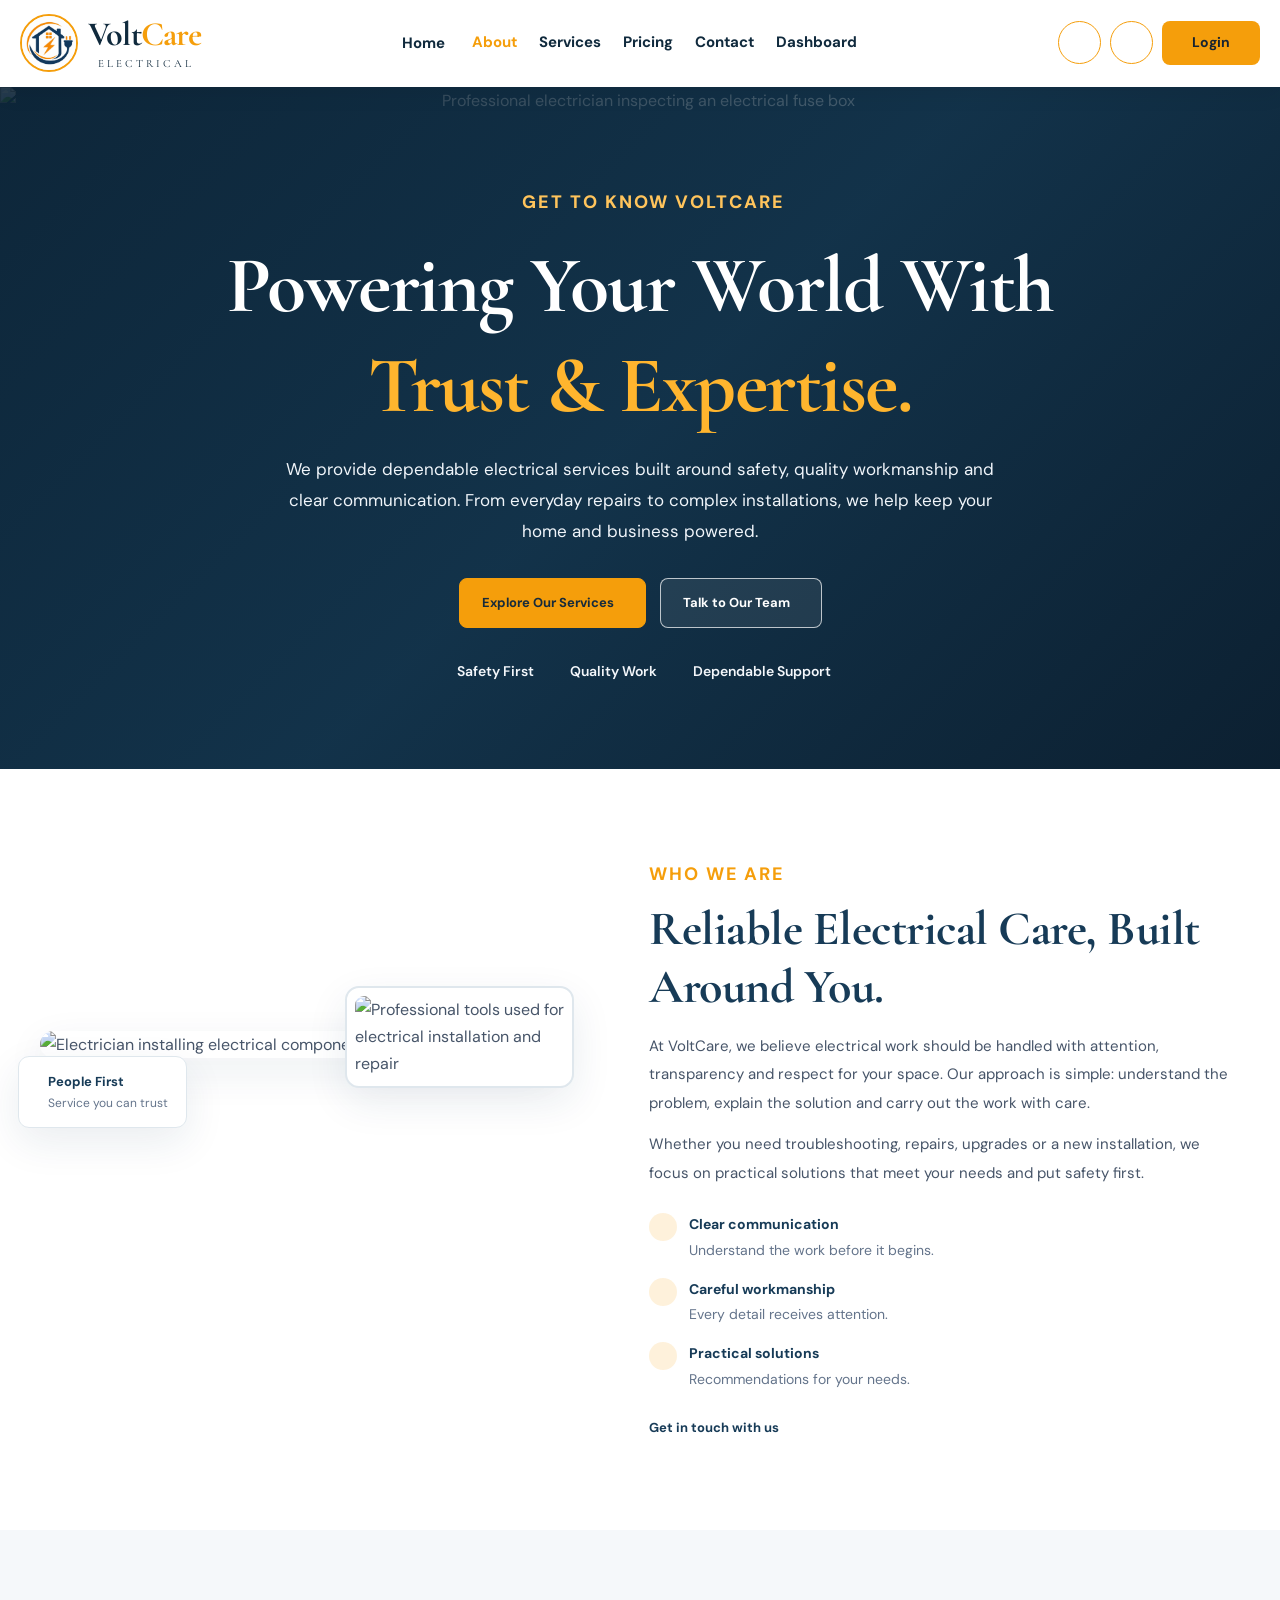
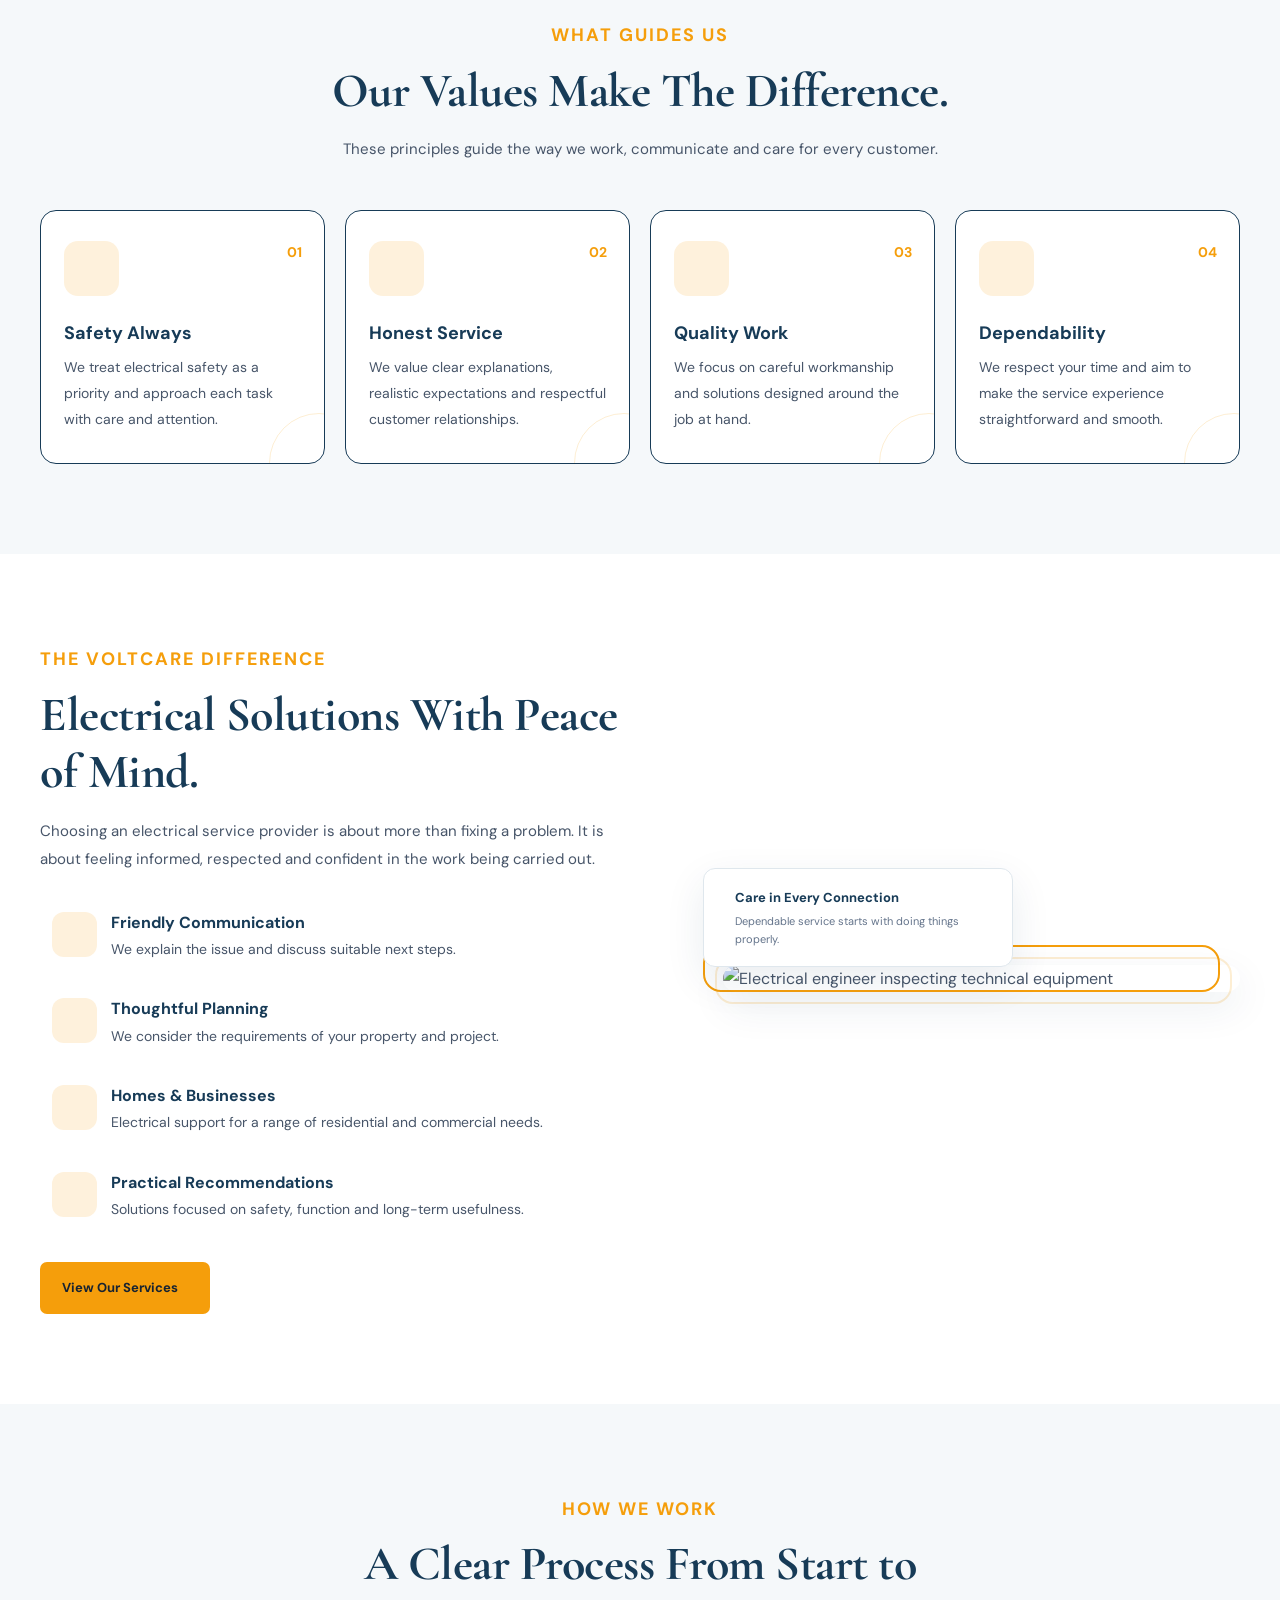
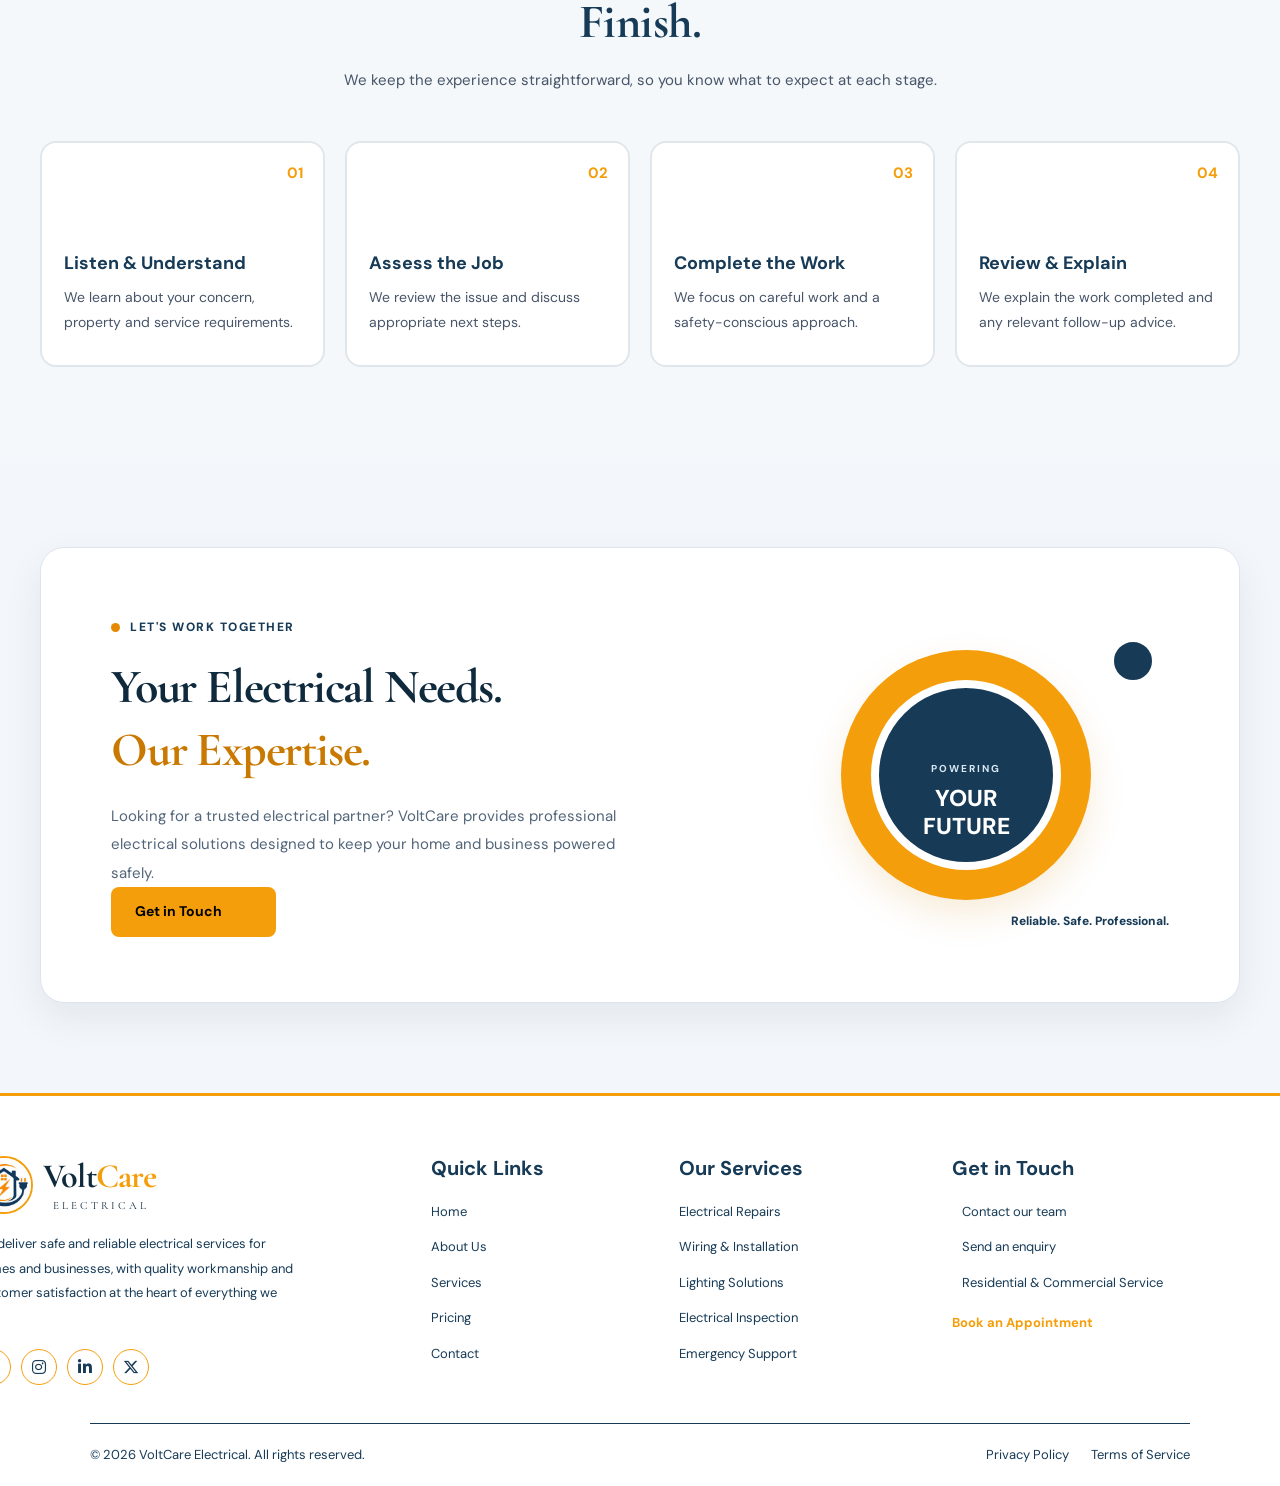
==== commit d2a1717c: "Add files via upload" ====
--- a/about.html
+++ b/about.html
@@ -71,46 +71,55 @@
 
   <main>
     <!-- SECTION 1: HERO -->
-    <section class="about-hero">
-      <div class="hero-glow"></div>
-      <div class="container hero-grid">
-        <div class="hero-content reveal">
-          <span class="eyebrow"><i data-lucide="zap"></i> GET TO KNOW VOLTCARE</span>
-          <h1>Powering Your World With <span>Trust & Expertise.</span></h1>
-          <p>
-            We provide dependable electrical services built around safety,
-            quality workmanship and clear communication. From everyday repairs
-            to complex installations, we help keep your home and business powered.
-          </p>
-          <div class="hero-buttons">
-            <a href="services.html" class="btn btn-primary">Explore Our Services <i data-lucide="arrow-up-right"></i></a>
-            <a href="contact.html" class="btn btn-outline">Talk to Our Team <i data-lucide="phone"></i></a>
-          </div>
-          <div class="hero-trust">
-            <span><i data-lucide="shield-check"></i> Safety First</span>
-            <span><i data-lucide="badge-check"></i> Quality Work</span>
-            <span><i data-lucide="clock-3"></i> Dependable Support</span>
-          </div>
-        </div>
-
-        <div class="hero-visual reveal">
-          <div class="hero-frame"></div>
-        <img class="hero-image tilt-image"
-     src="https://images.pexels.com/photos/17842832/pexels-photo-17842832.jpeg?auto=compress&cs=tinysrgb&w=1000"
-     alt="Professional electrician inspecting an electrical fuse box"
-     loading="lazy">
-          <div class="floating-card floating-card-top">
-            <span class="floating-icon"><i data-lucide="shield-check"></i></span>
-            <span><strong>Safety-led service</strong><small>Care in every connection</small></span>
-          </div>
-          <div class="floating-card floating-card-bottom">
-            <span class="status-dot"></span>
-            <span><strong>Here to help</strong><small>Residential & commercial</small></span>
-          </div>
-          <span class="hero-stamp"><i data-lucide="zap"></i> POWERING WITH CARE</span>
-        </div>
-      </div>
-    </section>
+    
+<section class="about-hero">
+  <img
+    class="about-hero-bg"
+    src="https://images.pexels.com/photos/17842832/pexels-photo-17842832.jpeg?auto=compress&cs=tinysrgb&w=1600"
+    alt="Professional electrician inspecting an electrical fuse box"
+  >
+
+  <div class="about-hero-overlay"></div>
+
+  <div class="container about-hero-content reveal">
+    <span class="eyebrow">
+      <i data-lucide="zap"></i>
+      GET TO KNOW VOLTCARE
+    </span>
+
+    <h1>
+      Powering Your World With
+      <span>Trust &amp; Expertise.</span>
+    </h1>
+
+    <p>
+      We provide dependable electrical services built around safety,
+      quality workmanship and clear communication. From everyday repairs
+      to complex installations, we help keep your home and business powered.
+    </p>
+
+    <div class="about-hero-buttons">
+      <a href="services.html" class="btn btn-primary">
+        Explore Our Services
+        <i data-lucide="arrow-up-right"></i>
+      </a>
+
+      <a href="contact.html" class="btn btn-outline">
+        Talk to Our Team
+        <i data-lucide="phone"></i>
+      </a>
+    </div>
+
+    <div class="about-hero-trust">
+      <span><i data-lucide="shield-check"></i> Safety First</span>
+      <span><i data-lucide="badge-check"></i> Quality Work</span>
+      <span><i data-lucide="clock-3"></i> Dependable Support</span>
+    </div>
+  </div>
+</section>
+
+
+       
 
     <!-- SECTION 2: ABOUT COMPANY -->
     <section class="section about-story" id="our-story">
@@ -282,29 +291,67 @@
     </section>
 
     <!-- SECTION 6: CTA -->
-    <section class="about-cta-section">
-      <div class="container">
-        <div class="about-cta reveal">
-          <div class="cta-decoration cta-decoration-one"></div>
-          <div class="cta-decoration cta-decoration-two"></div>
-          <div class="cta-copy">
-  <span class="eyebrow">
-    <i data-lucide="zap"></i> WHY CHOOSE VOLTCARE
-  </span>
-
-  <h2>Committed to Safe Electrical Services.</h2>
-
-  <p>
-    Learn how our skilled electricians deliver reliable service, quality workmanship, and safety for every home.
-  </p>
-</div>
-
-<a href="services.html" class="btn btn-light">
-  Explore Our Services <i data-lucide="arrow-up-right"></i>
-</a>
-        </div>
-      </div>
-    </section>
+    
+<!-- ABOUT PAGE - UNIQUE CTA -->
+<section class="about-cta-section">
+  <div class="container">
+
+    <div class="about-cta-box">
+
+      <div class="about-cta-left">
+
+        <span class="about-cta-label">
+          <span class="about-cta-dot"></span>
+          LET'S WORK TOGETHER
+        </span>
+
+        <h2>
+          Your Electrical Needs.
+          <span>Our Expertise.</span>
+        </h2>
+
+        <p>
+          Looking for a trusted electrical partner?
+          VoltCare provides professional electrical solutions
+          designed to keep your home and business powered safely.
+        </p>
+
+        <a href="contact.html" class="about-cta-button">
+          Get in Touch
+          <i data-lucide="arrow-up-right"></i>
+        </a>
+
+      </div>
+
+      <div class="about-cta-right">
+
+        <div class="about-cta-circle">
+
+          <div class="about-cta-inner">
+
+            <i data-lucide="lightbulb"></i>
+
+            <span>POWERING</span>
+            <strong>YOUR<br>FUTURE</strong>
+
+          </div>
+
+        </div>
+
+        <div class="about-cta-small-circle"></div>
+
+        <div class="about-cta-bottom-text">
+          <i data-lucide="zap"></i>
+          Reliable. Safe. Professional.
+        </div>
+
+      </div>
+
+    </div>
+
+  </div>
+</section>
+
   </main>
 
   <!-- FOOTER -->
--- a/about.css
+++ b/about.css
@@ -118,7 +118,7 @@
   position: sticky;
   top: 0;
   z-index: 1000;
-  background: var(--footer-bg);
+  background: var(--white);
   border-bottom: 1px solid rgba(255, 255, 255, .1);
   box-shadow: 0 5px 22px rgba(0, 0, 0, .08);
 }
@@ -131,6 +131,12 @@
   align-items: center;
   justify-content: space-between;
   gap: 22px;
+}
+/* HEADER WHITE BACKGROUND */
+html body .site-header,
+html body header.site-header {
+    background-color: #ffffff !important;
+    background-image: none !important;
 }
 
 /*.brand {
@@ -207,7 +213,7 @@
   letter-spacing: -.8px;
 }
 .brand-copy strong > span:first-child {
-  color: #FFFFFF;
+  color:var(--primary-deep);
 }
 
 .brand-accent {
@@ -216,7 +222,7 @@
 
 .brand-copy small {
   margin-top: 4px;
-  color: #E2E8F0;
+  color: var(--primary-deep);
   font-size: 11px;
   letter-spacing: 3px;
   text-transform: uppercase;
@@ -235,9 +241,9 @@
   gap: 5px;
   border: 0;
   background: transparent;
-  color: #F1F5F9;
-  font-size: 13px;
-  font-weight: 600;
+  color: var(--primary-deep);
+  font-size: 15px;
+  font-weight: bold;
   cursor: pointer;
   white-space: nowrap;
   transition: color var(--transition);
@@ -306,9 +312,9 @@
   display: grid;
   place-items: center;
   border-radius: 50%;
-  border: 1px solid rgba(255, 255, 255, .24);
+  border: 1px solid var(--secondary);
   background: transparent;
-  color: #FFFFFF;
+  color: var(--primary);
   cursor: pointer;
   transition: background var(--transition), transform var(--transition);
 }
@@ -347,6 +353,51 @@
   width: 16px;
   height: 16px;
 }
+/* VoltCare logo text */
+body.dark-mode .site-header .brand-copy strong {
+  color: #FFFFFF !important;
+}
+
+/* Electrical small text */
+body.dark-mode .site-header .brand-copy small {
+  color: var(--text) !important;
+  font-size: 11px;
+  letter-spacing: 3px;
+}
+
+/* ===== DARK MODE NAV LINKS ===== */
+
+body.dark-mode .site-header .main-nav .nav-link {
+  color: #FFFFFF !important;
+}
+
+/* Active menu */
+body.dark-mode .site-header .main-nav .nav-link.active {
+  color: #F59E0B !important;
+}
+
+/* Nav hover */
+body.dark-mode .site-header .main-nav .nav-link:hover {
+  color: #F59E0B !important;
+}
+/* DARK MODE - VOLT TEXT WHITE */
+body.dark-mode .brand-copy strong,
+body.dark-mode .brand-copy strong span:first-child {
+  color: #FFFFFF !important;
+}
+/* ICON BUTTON BORDER */
+body.dark-mode .site-header .round-control {
+  border-color: var(--secondary) !important;
+}
+
+/* SVG ICONS */
+body.dark-mode .site-header svg {
+  stroke: #FFFFFF !important;
+}
+
+
+
+
 
 .mobile-menu-btn {
   display: none;
@@ -430,7 +481,7 @@
 
 /* SECTION 1: HERO */
 /* Increase hero eyebrow text size */
-.hero-content .eyebrow {
+/*.hero-content .eyebrow {
   font-size: 18px;
 }
 .about-hero {
@@ -633,7 +684,331 @@
   width: 15px;
   height: 15px;
   color: var(--secondary);
-}
+}*/
+
+/* =====================================
+   ABOUT HERO BANNER
+===================================== */
+
+.about-hero {
+  position: relative;
+  isolation: isolate;
+  display: flex;
+  align-items: center;
+  justify-content: center;
+  min-height: 590px;
+  padding: 100px 24px 85px;
+  overflow: hidden;
+  background: #173b57;
+  text-align: center;
+  color: #ffffff;
+}
+
+.about-hero-bg {
+  position: absolute;
+  inset: 0;
+  z-index: -2;
+  width: 100%;
+  height: 100%;
+  object-fit: cover;
+  object-position: center 45%;
+}
+
+.about-hero-overlay {
+  position: absolute;
+  inset: 0;
+  z-index: -1;
+  background: linear-gradient(
+    135deg,
+    rgba(12, 35, 53, 0.88),
+    rgba(17, 48, 70, 0.78),
+    rgba(10, 27, 42, 0.84)
+  );
+}
+
+.about-hero-content {
+  position: relative;
+  z-index: 1;
+  width: 100%;
+  max-width: 900px;
+  margin: 0 auto;
+}
+
+.about-hero .eyebrow {
+  display: inline-flex;
+  align-items: center;
+  justify-content: center;
+  gap: 9px;
+  margin-bottom: 22px;
+  color: #ffc45c;
+  font-size: 18px;
+  font-weight: 800;
+  letter-spacing: 2px;
+}
+
+.about-hero .eyebrow svg {
+  width: 18px;
+  height: 18px;
+}
+
+.about-hero h1 {
+  max-width: 850px;
+  margin: 0 auto 22px;
+  color: #ffffff;
+   font-size: clamp(54px, 7vw, 80px);
+  font-weight: 800;
+  line-height: 1.15;
+  letter-spacing: -1.5px;
+  text-wrap: balance;
+}
+
+.about-hero h1 span {
+  display: block;
+  margin-top: 8px;
+  color: #ffb52e;
+}
+
+.about-hero-content > p {
+  max-width: 720px;
+  margin: 0 auto 30px;
+  color: #f0f5fa;
+  font-size: 17px;
+  line-height: 1.85;
+}
+
+.about-hero-buttons {
+  display: flex;
+  justify-content: center;
+  align-items: center;
+  flex-wrap: wrap;
+  gap: 14px;
+  margin-bottom: 32px;
+}
+
+.about-hero-buttons .btn {
+  display: inline-flex;
+  align-items: center;
+  justify-content: center;
+  gap: 9px;
+  min-height: 49px;
+  padding: 13px 22px;
+  border-radius: 8px;
+  font-weight: 700;
+  text-decoration: none;
+  transition: background 0.25s ease, color 0.25s ease,
+    border-color 0.25s ease, transform 0.25s ease;
+}
+
+.about-hero-buttons .btn:hover {
+  transform: translateY(-2px);
+}
+
+.about-hero-buttons .btn-primary {
+  background: #f59e0b;
+  border: 1px solid #f59e0b;
+  color: #172b3b;
+}
+
+.about-hero-buttons .btn-primary:hover {
+  background: #ffc04d;
+  border-color: #ffc04d;
+}
+
+.about-hero-buttons .btn-outline {
+  background: rgba(255, 255, 255, 0.08);
+  border: 1px solid rgba(255, 255, 255, 0.7);
+  color: #ffffff;
+}
+
+.about-hero-buttons .btn-outline:hover {
+  background: #ffffff;
+  color: #173b57;
+}
+
+.about-hero-buttons svg {
+  width: 18px;
+  height: 18px;
+}
+
+.about-hero-trust {
+  display: flex;
+  align-items: center;
+  justify-content: center;
+  flex-wrap: wrap;
+  gap: 14px 28px;
+}
+
+.about-hero-trust span {
+  display: inline-flex;
+  align-items: center;
+  gap: 8px;
+  color: #f4f7fb;
+  font-size: 14px;
+  font-weight: 600;
+}
+
+.about-hero-trust svg {
+  width: 18px;
+  height: 18px;
+  color: #ffc04d;
+  flex-shrink: 0;
+}
+
+/* =====================================
+   DARK MODE
+   Assumes body.dark-mode is your theme class
+===================================== */
+
+body.dark-mode .about-hero {
+  background: #081522;
+  color: #ffffff;
+}
+
+body.dark-mode .about-hero-overlay {
+  background: linear-gradient(
+    135deg,
+    rgba(3, 12, 22, 0.93),
+    rgba(7, 25, 41, 0.88),
+    rgba(3, 10, 19, 0.94)
+  );
+}
+
+body.dark-mode .about-hero .eyebrow {
+  color: #ffd27a;
+}
+
+body.dark-mode .about-hero h1 {
+  color: #ffffff;
+}
+
+body.dark-mode .about-hero h1 span {
+  color: #ffd166;
+}
+
+body.dark-mode .about-hero-content > p {
+  color: #e0e8f1;
+}
+
+body.dark-mode .about-hero-trust span {
+  color: #e0e8f1;
+}
+
+body.dark-mode .about-hero-trust svg {
+  color: #ffd166;
+}
+
+body.dark-mode .about-hero-buttons .btn-primary {
+  background: #ffb52e;
+  border-color: #ffb52e;
+  color: #101d2b;
+}
+
+body.dark-mode .about-hero-buttons .btn-outline {
+  background: rgba(255, 255, 255, 0.05);
+  border-color: #9aafc2;
+  color: #ffffff;
+}
+
+/* =====================================
+   TABLET
+===================================== */
+
+@media (max-width: 768px) {
+  .about-hero {
+    min-height: 540px;
+    padding: 85px 22px 65px;
+  }
+
+  .about-hero-bg {
+    object-position: center;
+  }
+
+  .about-hero h1 {
+    font-size: clamp(34px, 6.5vw, 48px);
+    letter-spacing: -0.8px;
+  }
+
+  .about-hero-content > p {
+    max-width: 580px;
+    font-size: 16px;
+    line-height: 1.75;
+  }
+
+  .about-hero-trust {
+    gap: 14px 20px;
+  }
+}
+
+/* =====================================
+   MOBILE
+===================================== */
+
+@media (max-width: 480px) {
+  .about-hero {
+    min-height: auto;
+    padding: 78px 18px 55px;
+  }
+
+  .about-hero-bg {
+    object-position: 58% center;
+  }
+
+  .about-hero .eyebrow {
+    gap: 7px;
+    margin-bottom: 18px;
+    font-size: 11px;
+    letter-spacing: 1.4px;
+  }
+
+  .about-hero h1 {
+    font-size: clamp(31px, 8.5vw, 39px);
+    line-height: 1.2;
+    letter-spacing: -0.6px;
+    margin-bottom: 18px;
+  }
+
+  .about-hero h1 span {
+    margin-top: 5px;
+  }
+
+  .about-hero-content > p {
+    font-size: 14px;
+    line-height: 1.75;
+    margin-bottom: 24px;
+  }
+
+  .about-hero-buttons {
+    flex-direction: column;
+    gap: 12px;
+    margin-bottom: 26px;
+  }
+
+  .about-hero-buttons .btn {
+    width: 100%;
+    max-width: 300px;
+    min-height: 47px;
+    padding: 12px 16px;
+    font-size: 14px;
+  }
+
+  .about-hero-trust {
+    flex-direction: column;
+    align-items: center;
+    gap: 13px;
+  }
+
+  .about-hero-trust span {
+    font-size: 13px;
+  }
+}
+
+/* Respect reduced-motion preferences */
+@media (prefers-reduced-motion: reduce) {
+  .about-hero-buttons .btn {
+    transition: none;
+  }
+}
+
 
 /* SECTION HEADINGS */
 .section-heading {
@@ -675,6 +1050,17 @@
   position: relative;
   min-width: 0;
   padding: 0 30px 30px 0;
+}
+/* Move About Story Images Up */
+.about-story .story-visual {
+  position: relative !important;
+  top: -90px !important;
+}
+
+@media (max-width: 768px) {
+  .about-story .story-visual {
+    top: -60px !important;
+  }
 }
 
 .story-image-main {
@@ -1114,7 +1500,7 @@
 }
 
 /* SECTION 6: CTA */
-.about-cta-section {
+/*.about-cta-section {
   padding: 45px 0 90px;
   background: var(--page);
 }
@@ -1186,11 +1572,631 @@
   height: 230px;
   right: 20px;
   bottom: -170px;
-}
+}*/
+
+/* =========================================
+   ABOUT CTA - LIGHT MODE
+========================================= */
+
+.about-cta-section {
+  padding: 90px 0;
+  background: #F3F6FA;
+  overflow: hidden;
+
+  transition:
+    background 0.3s ease,
+    color 0.3s ease;
+}
+
+.about-cta-box {
+  display: grid;
+  grid-template-columns: minmax(0, 1.2fr) minmax(280px, 0.8fr);
+  align-items: center;
+  gap: 45px;
+
+  padding: 65px 70px;
+
+  background: #FFFFFF;
+
+  border: 1px solid #DCE5EE;
+  border-radius: 24px;
+
+  box-shadow: 0 15px 40px rgba(16, 42, 61, 0.07);
+
+  transition:
+    background 0.3s ease,
+    border-color 0.3s ease,
+    box-shadow 0.3s ease;
+}
+
+/* LEFT CONTENT */
+
+.about-cta-left {
+  position: relative;
+  z-index: 2;
+
+  max-width: 600px;
+}
+
+/* EYEBROW */
+
+.about-cta-label {
+  display: inline-flex;
+  align-items: center;
+  gap: 10px;
+
+  margin-bottom: 22px;
+
+  color: #173B57;
+
+  font-size: 12px;
+  font-weight: 800;
+  letter-spacing: 1.5px;
+  line-height: 1.6;
+}
+
+.about-cta-dot {
+  width: 9px;
+  height: 9px;
+
+  flex-shrink: 0;
+
+  background: #E58A00;
+  border-radius: 50%;
+}
+
+/* HEADING */
+
+.about-cta-left h2 {
+  margin: 0 0 22px;
+
+  color: #102A3D;
+
+  font-size: clamp(32px, 4vw, 48px);
+  font-weight: 800;
+  line-height: 1.2;
+  letter-spacing: -1.2px;
+
+  overflow-wrap: break-word;
+}
+
+.about-cta-left h2 span {
+  display: block;
+
+  margin-top: 5px;
+
+  color: #C97800;
+}
+
+/* DESCRIPTION */
+
+.about-cta-left p {
+  max-width: 520px;
+
+  margin: 0;
+
+  color: #526579;
+
+  font-size: 15px;
+  font-weight: 400;
+  line-height: 1.9;
+}
+
+/* BUTTON CONTAINER */
+
+.about-cta-actions {
+  display: flex;
+  align-items: center;
+  flex-wrap: wrap;
+  gap: 14px;
+
+  margin-top: 30px;
+}
+
+/* PRIMARY BUTTON */
+
+.about-cta-button {
+  display: inline-flex;
+  align-items: center;
+  justify-content: center;
+  gap: 12px;
+
+  min-height: 50px;
+
+  padding: 14px 24px;
+
+  background: var(--secondary);
+  color: black;
+
+
+  border-radius: 8px;
+
+  font-size: 14px;
+  font-weight: 700;
+  line-height: 1.4;
+  text-decoration: none;
+
+  transition:
+    background 0.3s ease,
+    color 0.3s ease,
+    border-color 0.3s ease,
+    transform 0.3s ease;
+}
+
+.about-cta-button i {
+  width: 18px;
+  height: 18px;
+  flex-shrink: 0;
+}
+
+.about-cta-button:hover {
+  background: #F59E0B;
+  color: #102A3D;
+  border-color: #F59E0B;
+
+  transform: translateY(-2px);
+}
+
+/* SECONDARY BUTTON */
+
+.about-cta-secondary {
+  display: inline-flex;
+  align-items: center;
+  justify-content: center;
+  gap: 10px;
+
+  min-height: 50px;
+
+  padding: 13px 20px;
+
+  background: #FFF4DE;
+  color: #854D00;
+
+  border: 2px solid #F1C36B;
+  border-radius: 8px;
+
+  font-size: 14px;
+  font-weight: 700;
+  line-height: 1.4;
+  text-decoration: none;
+
+  transition:
+    background 0.3s ease,
+    color 0.3s ease,
+    border-color 0.3s ease,
+    transform 0.3s ease;
+}
+
+.about-cta-secondary i {
+  width: 17px;
+  height: 17px;
+  flex-shrink: 0;
+}
+
+.about-cta-secondary:hover {
+  background: #F59E0B;
+  color: #102A3D;
+  border-color: #F59E0B;
+
+  transform: translateY(-2px);
+}
+
+/* =========================================
+   RIGHT DECORATION
+========================================= */
+
+.about-cta-right {
+  position: relative;
+
+  display: flex;
+  align-items: center;
+  justify-content: center;
+
+  min-width: 0;
+  min-height: 310px;
+}
+
+/* OUTER CIRCLE */
+
+.about-cta-circle {
+  position: relative;
+
+  display: flex;
+  align-items: center;
+  justify-content: center;
+
+  width: 250px;
+  height: 250px;
+
+  background: #F59E0B;
+
+  border-radius: 50%;
+
+  box-shadow: 0 15px 35px rgba(202, 125, 0, 0.15);
+}
+
+/* INNER CIRCLE */
+
+.about-cta-inner {
+  display: flex;
+  align-items: center;
+  justify-content: center;
+  flex-direction: column;
+
+  width: 190px;
+  height: 190px;
+
+  background: #173B57;
+
+  border: 8px solid #FFFFFF;
+  border-radius: 50%;
+
+  color: #FFFFFF;
+}
+
+.about-cta-inner i {
+  width: 38px;
+  height: 38px;
+
+  margin-bottom: 12px;
+
+  color: #F59E0B;
+}
+
+.about-cta-inner span {
+  margin-bottom: 8px;
+
+  color: #DCE8F2;
+
+  font-size: 10px;
+  font-weight: 700;
+  letter-spacing: 2px;
+}
+
+.about-cta-inner strong {
+  color: #FFFFFF;
+
+  font-size: 23px;
+  font-weight: 800;
+  line-height: 1.2;
+  text-align: center;
+}
+
+/* SMALL CIRCLE */
+
+.about-cta-small-circle {
+  position: absolute;
+
+  top: 15px;
+  right: 10px;
+
+  width: 52px;
+  height: 52px;
+
+  background: #173B57;
+
+  border: 7px solid #FFFFFF;
+  border-radius: 50%;
+}
+
+/* BOTTOM TEXT */
+
+.about-cta-bottom-text {
+  position: absolute;
+
+  right: 0;
+  bottom: 0;
+
+  display: flex;
+  align-items: center;
+  gap: 8px;
+
+  color: #173B57;
+
+  font-size: 12px;
+  font-weight: 800;
+  line-height: 1.5;
+}
+
+.about-cta-bottom-text i {
+  width: 17px;
+  height: 17px;
+  flex-shrink: 0;
+
+  color: #C97800;
+}
+
+/* =========================================
+   ABOUT CTA - DARK MODE
+========================================= */
+
+body.dark-mode .about-cta-section {
+  background: #091722;
+}
+
+body.dark-mode .about-cta-box {
+  background: #102333;
+
+  border-color: #294356;
+
+  box-shadow: 0 15px 40px rgba(0, 0, 0, 0.18);
+}
+
+/* DARK MODE EYEBROW */
+
+body.dark-mode .about-cta-label {
+  color: #FBBF24;
+}
+
+body.dark-mode .about-cta-dot {
+  background: #FBBF24;
+}
+
+/* DARK MODE HEADING */
+
+body.dark-mode .about-cta-left h2 {
+  color: #FFFFFF;
+}
+
+body.dark-mode .about-cta-left h2 span {
+  color: #FBBF24;
+}
+
+/* DARK MODE DESCRIPTION */
+
+body.dark-mode .about-cta-left p {
+  color: #D1DCE7;
+}
+
+/* DARK MODE PRIMARY BUTTON */
+
+body.dark-mode .about-cta-button {
+  background: #F59E0B;
+  color: #102A3D;
+
+  border-color: #F59E0B;
+}
+
+body.dark-mode .about-cta-button:hover {
+  background: #FFFFFF;
+  color: #102A3D;
+
+  border-color: #FFFFFF;
+}
+
+/* DARK MODE SECONDARY BUTTON */
+
+body.dark-mode .about-cta-secondary {
+  background: #243B4D;
+  color: #FFD166;
+
+  border-color: #526B7D;
+}
+
+body.dark-mode .about-cta-secondary:hover {
+  background: #F59E0B;
+  color: #102A3D;
+
+  border-color: #F59E0B;
+}
+
+/* DARK MODE CIRCLE */
+
+body.dark-mode .about-cta-circle {
+  background: #F59E0B;
+}
+
+body.dark-mode .about-cta-inner {
+  background: #091722;
+
+  border-color: #102333;
+}
+
+body.dark-mode .about-cta-inner span {
+  color: #DCE8F2;
+}
+
+body.dark-mode .about-cta-inner strong {
+  color: #FFFFFF;
+}
+
+body.dark-mode .about-cta-small-circle {
+  background: #F59E0B;
+
+  border-color: #102333;
+}
+
+/* DARK MODE BOTTOM TEXT */
+
+body.dark-mode .about-cta-bottom-text {
+  color: #E6EDF5;
+}
+
+body.dark-mode .about-cta-bottom-text i {
+  color: #FBBF24;
+}
+
+/* =========================================
+   TABLET RESPONSIVE
+========================================= */
+
+@media (max-width: 900px) {
+
+  .about-cta-section {
+    padding: 70px 0;
+  }
+
+  .about-cta-box {
+    grid-template-columns: minmax(0, 1fr);
+
+    gap: 35px;
+
+    padding: 50px 40px;
+  }
+
+  .about-cta-left {
+    max-width: 100%;
+  }
+
+  .about-cta-left h2 {
+    font-size: 40px;
+  }
+
+  .about-cta-right {
+    min-height: 280px;
+  }
+
+}
+
+/* =========================================
+   MOBILE RESPONSIVE
+========================================= */
+
+@media (max-width: 600px) {
+
+  .about-cta-section {
+    padding: 50px 0;
+  }
+
+  .about-cta-box {
+    grid-template-columns: minmax(0, 1fr);
+
+    gap: 25px;
+
+    padding: 32px 22px;
+
+    border-radius: 18px;
+  }
+
+  .about-cta-label {
+    margin-bottom: 18px;
+
+    font-size: 10px;
+    letter-spacing: 1.1px;
+  }
+
+  .about-cta-left h2 {
+    margin-bottom: 17px;
+
+    font-size: clamp(28px, 8vw, 36px);
+    line-height: 1.25;
+    letter-spacing: -0.7px;
+  }
+
+  .about-cta-left p {
+    font-size: 14px;
+    line-height: 1.8;
+  }
+
+  /* BUTTONS */
+
+  .about-cta-actions {
+    display: grid;
+    grid-template-columns: minmax(0, 1fr);
+
+    gap: 12px;
+
+    margin-top: 25px;
+  }
+
+  .about-cta-button,
+  .about-cta-secondary {
+    width: 100%;
+    min-height: 50px;
+
+    padding: 13px 18px;
+
+    box-sizing: border-box;
+  }
+
+  /* RIGHT DECORATION */
+
+  .about-cta-right {
+    min-height: 245px;
+  }
+
+  .about-cta-circle {
+    width: 205px;
+    height: 205px;
+  }
+
+  .about-cta-inner {
+    width: 155px;
+    height: 155px;
+
+    border-width: 6px;
+  }
+
+  .about-cta-inner i {
+    width: 30px;
+    height: 30px;
+
+    margin-bottom: 8px;
+  }
+
+  .about-cta-inner span {
+    font-size: 9px;
+  }
+
+  .about-cta-inner strong {
+    font-size: 19px;
+  }
+
+  .about-cta-small-circle {
+    top: 5px;
+    right: 5px;
+
+    width: 42px;
+    height: 42px;
+
+    border-width: 6px;
+  }
+
+  .about-cta-bottom-text {
+    right: 0;
+    bottom: 0;
+
+    font-size: 11px;
+  }
+
+}
+
+/* SMALL MOBILE */
+
+@media (max-width: 380px) {
+
+  .about-cta-box {
+    padding: 28px 18px;
+  }
+
+  .about-cta-left h2 {
+    font-size: 28px;
+  }
+
+  .about-cta-right {
+    min-height: 220px;
+  }
+
+  .about-cta-circle {
+    width: 185px;
+    height: 185px;
+  }
+
+  .about-cta-inner {
+    width: 140px;
+    height: 140px;
+  }
+
+  .about-cta-inner strong {
+    font-size: 17px;
+  }
+
+}
+
 
 /* FOOTER */
 .site-footer {
-  background: var(--footer-bg);
+  background: var(--card);
   color: var(--footer-text);
   border-top: 3px solid var(--secondary);
   padding-top: 60px;
@@ -1221,7 +2227,7 @@
 .footer-brand-col > p {
   max-width: 320px;
   margin-bottom: 18px;
-  color: #CBD5E1;
+  color: var(--primary);
   font-size: 13px;
   line-height: 1.9;
 }
@@ -1238,9 +2244,9 @@
   place-items: center;
   width: 36px;
   height: 36px;
-  border: 1px solid rgba(255, 255, 255, .2);
+  border: 1px solid var(--secondary);
   border-radius: 50%;
-  color: #FFFFFF;
+  color:var(--primary);
   transition: background var(--transition), color var(--transition), transform var(--transition);
 }
 
@@ -1265,13 +2271,13 @@
 
 .footer-col h3 {
   margin-bottom: 8px;
-  color: #FFFFFF;
+  color: var(--primary);
   font-size: 20px;
 }
 
 .footer-col > a:not(.brand),
 .footer-col p {
-  color: #CBD5E1;
+  color: var(--primary);
   font-size: 13px;
   line-height: 1.8;
   transition: color var(--transition);
@@ -1347,13 +2353,13 @@
   margin: 0 auto;
   padding: 20px 0;
 
-  border-top: 1px solid rgba(255, 255, 255, .15);
+  border-top: 1px solid var(--primary);
   box-sizing: border-box;
 }
 
 .footer-bottom p,
 .footer-bottom a {
-  color: #CBD5E1;
+  color: var(--primary);
   font-size: 13px;
 }
 
@@ -1372,6 +2378,10 @@
     flex-direction: column;
     align-items: flex-start;
   }
+}
+/* Logo small text - Electrical */
+body.dark-mode .site-footer .brand-copy small {
+  color: #FFFFFF !important;
 }
 
 
@@ -2863,4 +3873,187 @@
     display: none;
   }
 }
-
+/* ABOUT PAGE - DARK MODE FOOTER */
+body.dark-mode .site-footer {
+  background: #091722 !important;
+  color: #E2E8F0;
+}
+
+/* Footer headings */
+body.dark-mode .site-footer h3 {
+  color: #FFFFFF;
+}
+
+/* Footer links and text */
+body.dark-mode .site-footer p,
+body.dark-mode .site-footer a:not(.brand) {
+  color: #CBD5E1;
+}
+
+/* Footer hover */
+body.dark-mode .site-footer a:hover {
+  color: var(--secondary);
+}
+
+/* Footer bottom */
+body.dark-mode .site-footer .footer-bottom {
+  border-top-color: rgba(255, 255, 255, 0.15);
+}
+/* ABOUT PAGE - LIGHT MODE HEADER */
+.site-header {
+  background: var(--primary) !important;
+  transition: background 0.3s ease;
+}
+
+/* ABOUT PAGE - DARK MODE HEADER */
+body.dark-mode .site-header {
+  background: #091722 !important;
+}
+
+/* Dark mode header navigation text */
+body.dark-mode .site-header .nav-link,
+body.dark-mode .site-header .dropdown-trigger {
+  color: #FFFFFF;
+}
+
+/* Dark mode header logo text */
+body.dark-mode .site-header .brand-copy strong {
+  color: #FFFFFF;
+}
+
+/* Header hover */
+body.dark-mode .site-header .nav-link:hover {
+  color: var(--secondary);
+}
+/* Mobile: Only logo Electrical text size */
+@media (max-width: 768px) {
+
+  /* Header logo text */
+  .site-header .brand-copy small {
+    font-size: 7px !important;
+    line-height: 1;
+  }
+
+  /* Footer logo text */
+  .site-footer .brand-copy small {
+    font-size: 7px !important;
+    line-height: 1;
+  }
+
+}
+/* About page - Keep active link visible in dark mode */
+
+body.dark-mode .main-nav .nav-link.active {
+  color: #F59E0B !important;
+  opacity: 1 !important;
+  visibility: visible !important;
+}
+
+/* Active link underline / indicator */
+body.dark-mode .main-nav .nav-link.active::after {
+  background-color: #F59E0B !important;
+}
+/* FORCE MOBILE MENU COLORS AND VISIBILITY */
+@media (max-width: 768px) {
+  #siteHeader {
+    position: relative !important;
+    z-index: 99999 !important;
+    overflow: visible !important;
+  }
+
+  #siteHeader .header-inner {
+    position: relative !important;
+    overflow: visible !important;
+  }
+
+  #mobileMenuBtn {
+    display: flex !important;
+    visibility: visible !important;
+    opacity: 1 !important;
+    color: #172033 !important;
+    background: #ffffff !important;
+    border: 1px solid #f59e0b !important;
+    align-items: center;
+    justify-content: center;
+    flex-shrink: 0;
+  }
+
+  #mainNav.active {
+    display: flex !important;
+    flex-direction: column !important;
+    position: absolute !important;
+    top: 100% !important;
+    left: 0 !important;
+    right: 0 !important;
+    width: 100% !important;
+    max-height: 75vh !important;
+    overflow-y: auto !important;
+    padding: 14px !important;
+    background-color: #173b55 !important;
+    color: #ffffff !important;
+    opacity: 1 !important;
+    visibility: visible !important;
+    z-index: 99999 !important;
+    box-shadow: 0 10px 25px rgba(0, 0, 0, 0.3) !important;
+  }
+
+  #mainNav.active a,
+  #mainNav.active button,
+  #mainNav.active .nav-link {
+    color: #ffffff !important;
+    background-color: transparent;
+  }
+
+  #mainNav.active a:hover,
+  #mainNav.active .nav-link:hover {
+    color: #ffd166 !important;
+  }
+
+  #mainNav.active .dropdown-menu {
+    background-color: #214b67 !important;
+  }
+
+  #mainNav.active .mobile-login-link {
+    display: flex !important;
+    justify-content: center;
+    background-color: #f59e0b !important;
+    color: #172033 !important;
+    padding: 12px !important;
+    border-radius: 5px;
+    margin-top: 10px;
+  }
+}
+/* MOBILE RESPONSIVE STICKY HEADER */
+@media screen and (max-width: 768px) {
+
+  #siteHeader {
+    position: sticky !important;
+    top: 0 !important;
+    left: 0;
+    right: 0;
+    width: 100%;
+    z-index: 9999 !important;
+
+    background: var(--card, #ffffff);
+    box-shadow: 0 3px 14px rgba(0, 0, 0, 0.10);
+  }
+
+  #siteHeader .header-inner {
+    position: relative;
+    display: flex;
+    align-items: center;
+    justify-content: space-between;
+  }
+
+  /* Keep menu above page content */
+  #mobileMenuBtn {
+    position: relative;
+    z-index: 10001;
+  }
+
+  #mainNav.active {
+    z-index: 10000;
+  }
+}
+
+
